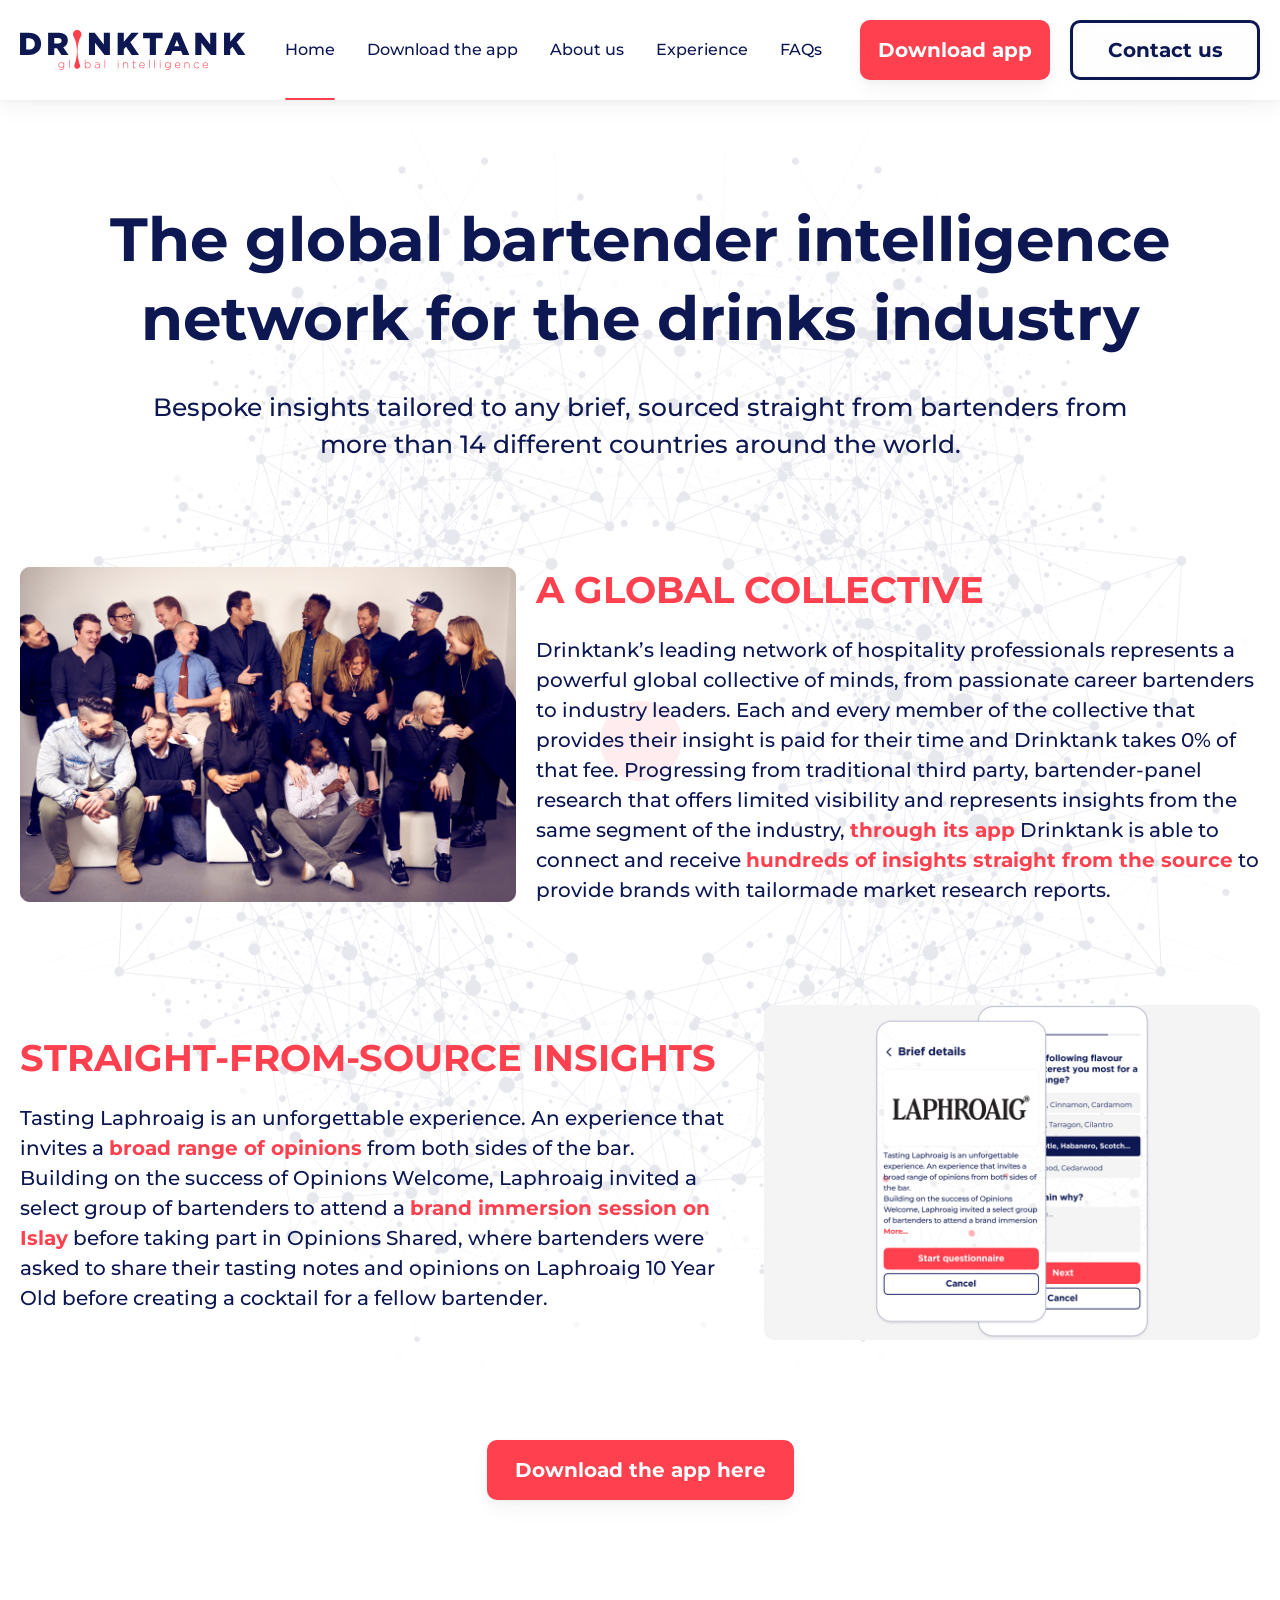
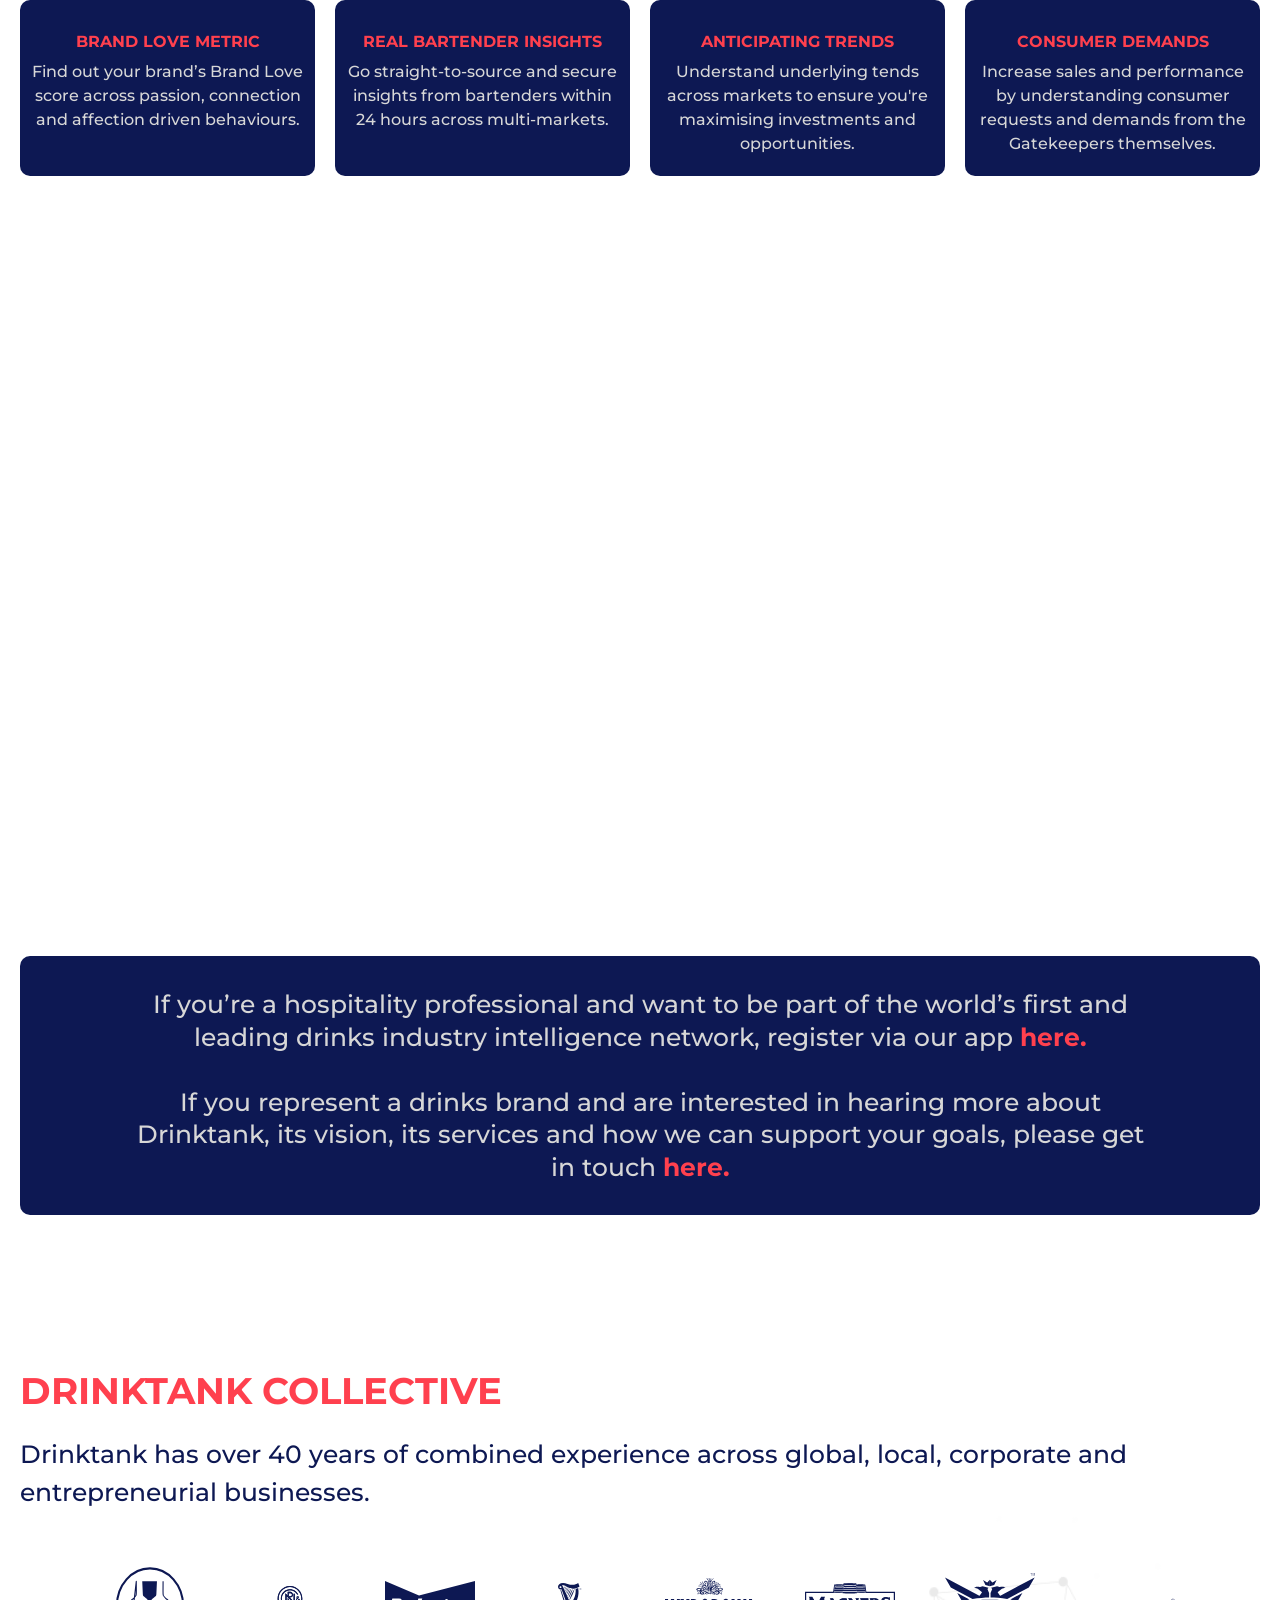
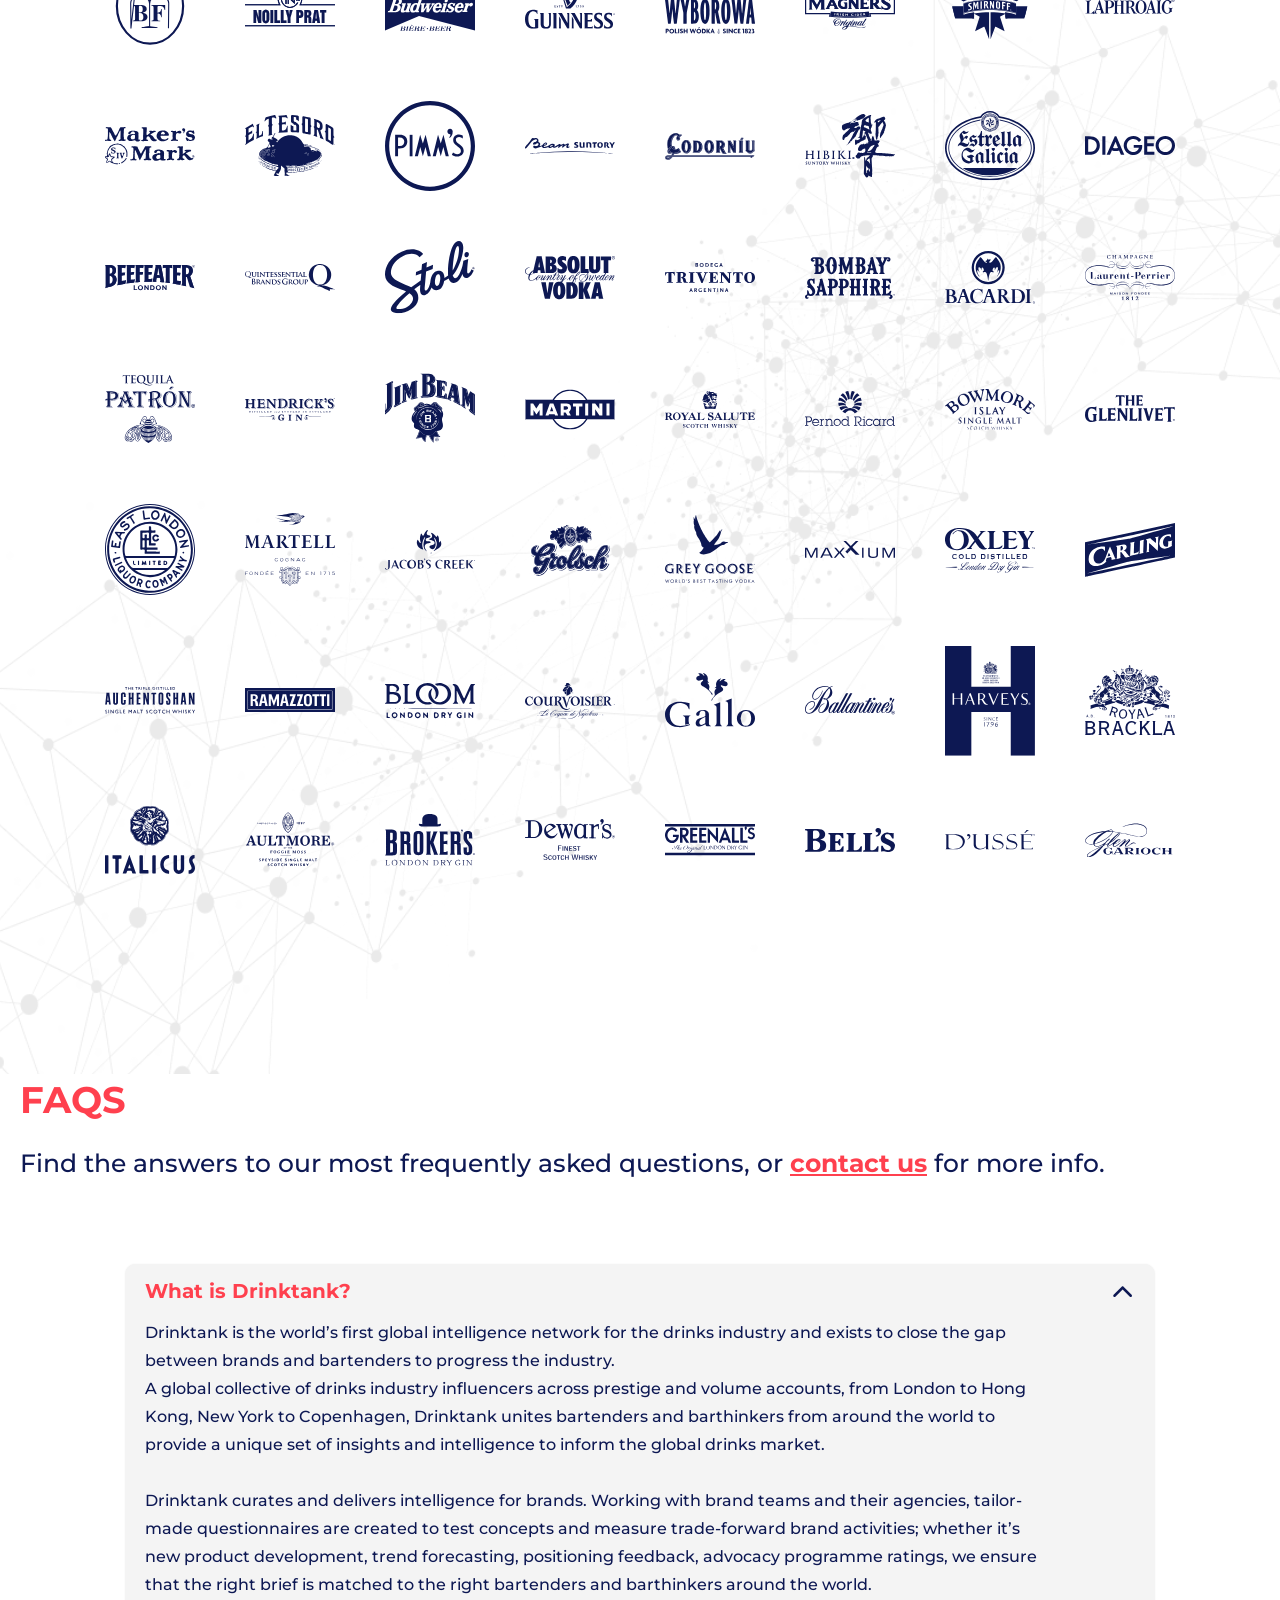
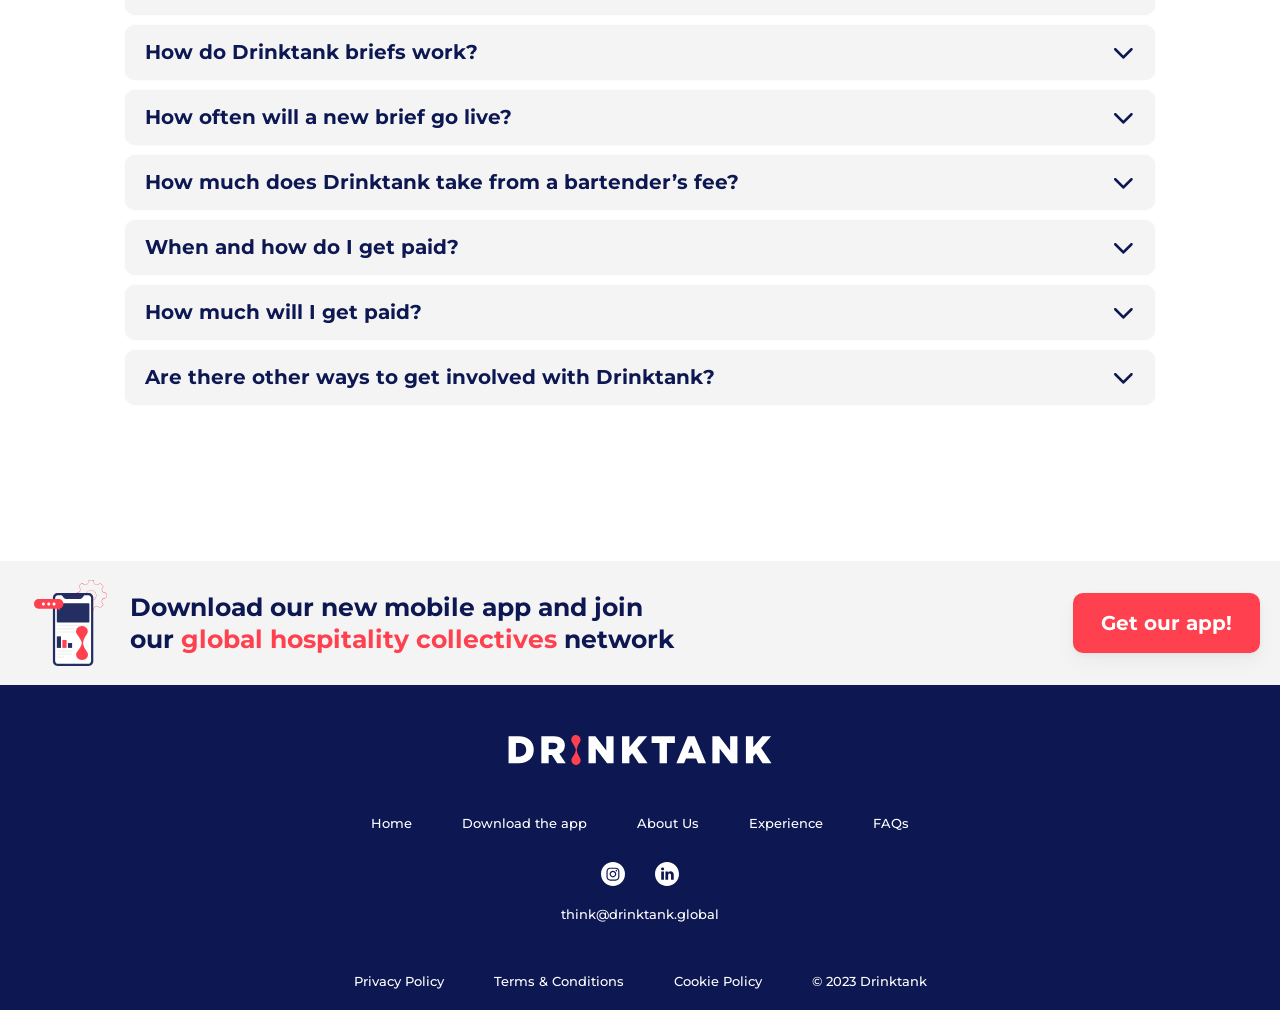
==== index.html @ 45f11e49 "init" ====
<!DOCTYPE html>
<html lang="en">

<head>
  <meta charset="UTF-8">
  <meta http-equiv="X-UA-Compatible" content="IE=edge">
  <meta name="viewport" content="width=device-width, initial-scale=1.0">
  <title>Drinktank</title>
  <link rel="stylesheet" href="https://cdn.jsdelivr.net/npm/swiper@8/swiper-bundle.min.css" />
  <link rel="stylesheet" href="./css/style.min.css">
</head>

<body>
  <!-- Header -->
  <header class="header">
    <nav>
      <div class="container">
        <div class="navbar">
          <a class="navbar__logo" href="/">
            <img src="./img/Primary_logo.svg" alt="Drinktank logo">
          </a>

          <ul class="menu">
            <div class="menu__logo menu-mobile">
              <img src="./img/Primary_logo.svg" alt="Drinktank logo">
            </div>

            <li class="menu__item">
              <a href="#href-main" class="menu__item-link active">Home</a>
            </li>

            <li class="menu__item">
              <a href="#href-info" class="menu__item-link">Download the app</a>
            </li>

            <li class="menu__item">
              <a href="#href-about" class="menu__item-link">About us</a>
            </li>

            <li class="menu__item">
              <a href="#href-experience" class="menu__item-link">Experience</a>
            </li>

            <li class="menu__item">
              <a href="#href-faq" class="menu__item-link">FAQs</a>
            </li>

            <div class="menu__social menu-mobile">
              <div class="menu__social-block">
                <a href="https://www.instagram.com/drinktank.global/" target="_blank">
                  <img src="./img/instagram.svg" alt="Instagram">
                </a>

                <a href="https://www.linkedin.com/company/drinktank-global/" target="_blank">
                  <img src="./img/linkedin.svg" alt="LinkedIn">
                </a>
              </div>

              <a class="menu__social-email" href="mailto:think@drinktank.global?subject = website enquiry">
                think@drinktank.global
              </a>
            </div>

            <div class="menu__links menu-mobile">
              <a href="privacy-policy.html">Privacy Policy</a>
              <a href="cookie-policy.html">Cookie Policy</a>
              <a href="terms-and-conditions.html">Terms & Conditions</a>
              <span>© 2023 Drinktank</span>
            </div>
          </ul>

          <div class="navbar__buttons">
            <button class="navbar__button button modal__btn">
              Download app
            </button>

            <a class="navbar__button button button-outline"
              href="mailto:think@drinktank.global?subject = website enquiry">Contact us</a>
          </div>

          <div class="burger">
            <span> </span>
          </div>
        </div>
      </div>
    </nav>
  </header>

  <!-- Main Page -->
  <main id="href-main">
    <img class="main__img" src="./img/illustration1.png" alt="">

    <section class="section__hero">
      <div class="container">
        <div class="hero">
          <h1 class="hero__title">The global bartender intelligence
            network for the drinks industry</h1>

          <p class="hero__text">Bespoke insights tailored to any brief, sourced straight from bartenders
            from more than 14 different countries around the world.</p>
        </div>
      </div>
    </section>

    <section class="section__info">
      <div class="section__info-href" id="href-info"></div>

      <div class="container">
        <div class="info">
          <div class="info__block">
            <img src="./img/info1.png" alt="img">

            <div>
              <h2 class="title">A Global Collective</h2>

              <p class="info__block-text">Drinktank’s leading network of hospitality professionals represents a powerful
                global collective of minds, from passionate career bartenders to industry leaders. Each and every member
                of
                the collective that provides their insight is paid for their time and Drinktank takes 0% of that fee.
                Progressing from traditional third party, bartender-panel research that offers limited visibility and
                represents insights from the same segment of the industry, <span>through its app</span> Drinktank is
                able to
                connect and receive <span>hundreds of insights
                  straight from the source</span> to provide brands with tailormade market research reports.</p>
            </div>
          </div>

          <div class="info__block info__block-reverse">
            <div>
              <h2 class="title">Straight-from-source insights</h2>

              <!-- <p class="info__block-text">Drinktank has a vision of progressive collaboration between bartenders and brands,
            where a bartender’s expertise and insights are respected and paid for and brands reduce risk and increase
            engagement and return. From developing brand programmes, new products, advocacy campaigns and
            collaborations, Drinktank provides real-time, <span>direct from source insights to maximise ROI.</span> For
            hospitality professionals looking to get access to briefs, <span>register via our app;</span> please note
            each registration requires information to be provided to approve the request.</p> -->
              <p class="info__block-text">Tasting Laphroaig is an unforgettable experience. An experience that invites a
                <span>broad range of opinions</span> from both sides of the bar. <br>
                Building on the success of Opinions Welcome, Laphroaig invited a select group of bartenders to attend a
                <span>brand immersion session on Islay</span> before taking part in Opinions Shared, where bartenders
                were
                asked to share their tasting notes and opinions on Laphroaig 10 Year Old before creating a cocktail for
                a
                fellow bartender.
              </p>
            </div>

            <img src="./img/info2.png" alt="img">
          </div>

          <button class="info__button button modal__btn">Download the app here</button>
        </div>
      </div>
    </section>

    <section class="section__about">
      <div class="section__about-href" id="href-about"></div>

      <div class="container">
        <div class="about">
          <div class="swiper">
            <div class="swiper-wrapper">
              <div class="swiper-slide">
                <h6 class="swiper-slide-title">brand love metric</h6>
                <p class="swiper-slide-text">Find out your brand’s Brand Love score across passion, connection and
                  affection
                  driven behaviours.</p>
              </div>

              <div class="swiper-slide">
                <h6 class="swiper-slide-title">real bartender insights</h6>
                <p class="swiper-slide-text">Go straight-to-source and secure insights from bartenders within 24 hours
                  across multi-markets.</p>
              </div>

              <div class="swiper-slide">
                <h6 class="swiper-slide-title">anticipating trends</h6>
                <p class="swiper-slide-text">Understand underlying tends across markets to ensure you're maximising
                  investments and opportunities.</p>
              </div>

              <div class="swiper-slide">
                <h6 class="swiper-slide-title">consumer demands</h6>
                <p class="swiper-slide-text">Increase sales and performance by understanding consumer requests and
                  demands
                  from the Gatekeepers themselves.</p>
              </div>
            </div>

            <div class="swiper-pagination"></div>
          </div>

          <div class="about__video">
            <iframe
              src="https://player.vimeo.com/video/252667167?h=0044894964&amp;title=0&amp;byline=0&amp;portrait=0&amp;playsinline=0&amp;autopause=0&amp;app_id=122963"
              width="100%" height="100%" frameborder="0" allow="autoplay; fullscreen; picture-in-picture"
              title="Drinktank: 2 minute introduction"></iframe>
          </div>

          <div class="about__block">
            <p>If you’re a hospitality professional and want to be part of the world’s first and leading drinks industry
              intelligence network, register via our app <a class="modal__btn" href="">here.</a>
              <br><br>
              If you represent a drinks brand and are interested in hearing more about Drinktank, its vision, its
              services
              and how we can support your goals, please get in touch <a
                href="mailto:think@drinktank.global?subject = website enquiry">here.</a>
            </p>
          </div>
        </div>
      </div>
    </section>

    <section class="section__experience">
      <div class="section__experience-href" id="href-experience"></div>

      <div class="container">
        <div class="experience">
          <h2 class="title">Drinktank collective</h2>
          <p class="experience__text">Drinktank has over 40 years of combined experience across global, local, corporate
            and
            entrepreneurial businesses.</p>

          <div class="grid">
            <img src="./img/icons/1.svg" alt="img" loading="lazy">
            <img src="./img/icons/2.svg" alt="img" loading="lazy">
            <img src="./img/icons/3.svg" alt="img" loading="lazy">
            <img src="./img/icons/4.svg" alt="img" loading="lazy">
            <img src="./img/icons/5.svg" alt="img" loading="lazy">
            <img src="./img/icons/6.svg" alt="img" loading="lazy">
            <img src="./img/icons/7.svg" alt="img" loading="lazy">
            <img src="./img/icons/8.svg" alt="img" loading="lazy">
            <img src="./img/icons/9.svg" alt="img" loading="lazy">
            <img src="./img/icons/10.svg" alt="img" loading="lazy">
            <img src="./img/icons/11.svg" alt="img" loading="lazy">
            <img src="./img/icons/12.svg" alt="img" loading="lazy">
            <img src="./img/icons/13.svg" alt="img" loading="lazy">
            <img src="./img/icons/14.svg" alt="img" loading="lazy">
            <img src="./img/icons/15.svg" alt="img" loading="lazy">
            <img src="./img/icons/16.svg" alt="img" loading="lazy">
            <img src="./img/icons/17.svg" alt="img" loading="lazy">
            <img src="./img/icons/18.svg" alt="img" loading="lazy">
            <img src="./img/icons/19.svg" alt="img" loading="lazy">
            <img src="./img/icons/20.svg" alt="img" loading="lazy">
            <img src="./img/icons/21.svg" alt="img" loading="lazy">
            <img src="./img/icons/22.svg" alt="img" loading="lazy">
            <img src="./img/icons/23.svg" alt="img" loading="lazy">
            <img src="./img/icons/24.svg" alt="img" loading="lazy">
            <img src="./img/icons/25.svg" alt="img" loading="lazy">
            <img src="./img/icons/26.svg" alt="img" loading="lazy">
            <img src="./img/icons/27.svg" alt="img" loading="lazy">
            <img src="./img/icons/28.svg" alt="img" loading="lazy">
            <img src="./img/icons/29.svg" alt="img" loading="lazy">
            <img src="./img/icons/30.svg" alt="img" loading="lazy">
            <img src="./img/icons/31.svg" alt="img" loading="lazy">
            <img src="./img/icons/32.svg" alt="img" loading="lazy">
            <img src="./img/icons/33.svg" alt="img" loading="lazy">
            <img src="./img/icons/34.svg" alt="img" loading="lazy">
            <img src="./img/icons/35.svg" alt="img" loading="lazy">
            <img src="./img/icons/36.svg" alt="img" loading="lazy">
            <img src="./img/icons/37.svg" alt="img" loading="lazy">
            <img src="./img/icons/38.svg" alt="img" loading="lazy">
            <img src="./img/icons/39.svg" alt="img" loading="lazy">
            <img src="./img/icons/40.svg" alt="img" loading="lazy">
            <img src="./img/icons/41.svg" alt="img" loading="lazy">
            <img src="./img/icons/42.svg" alt="img" loading="lazy">
            <img src="./img/icons/43.svg" alt="img" loading="lazy">
            <img src="./img/icons/44.svg" alt="img" loading="lazy">
            <img src="./img/icons/45.svg" alt="img" loading="lazy">
            <img src="./img/icons/46.svg" alt="img" loading="lazy">
            <img src="./img/icons/47.svg" alt="img" loading="lazy">
            <img src="./img/icons/48.svg" alt="img" loading="lazy">
            <img src="./img/icons/49.svg" alt="img" loading="lazy">
            <img src="./img/icons/50.svg" alt="img" loading="lazy">
            <img src="./img/icons/51.svg" alt="img" loading="lazy">
            <img src="./img/icons/52.svg" alt="img" loading="lazy">
            <img src="./img/icons/53.svg" alt="img" loading="lazy">
            <img src="./img/icons/54.svg" alt="img" loading="lazy">
            <img src="./img/icons/55.svg" alt="img" loading="lazy">
            <img src="./img/icons/56.svg" alt="img" loading="lazy">
          </div>
        </div>
      </div>

      <img class="experience__img" src="./img/illustration2.png" alt="">
    </section>

    <section class="section__faq">
      <div class="section__faq-href" id="href-faq"></div>

      <div class="container">
        <div class="faq">
          <h2 class="title">FAQs</h2>
          <p class="faq__text">Find the answers to our most frequently asked questions, or <a
              href="mailto:think@drinktank.global?subject = website enquiry">contact us</a> for
            more info.</p>

          <div class="accordion">
            <div class="accordion__item accordion__item-active">
              <div class="accordion__item-trigger">
                <h4>What is Drinktank?</h4>
                <img src="./img/arrow.svg" alt="img">
              </div>

              <div class="accordion__item-content">
                <p>
                  Drinktank is the world’s first global intelligence network for the drinks industry and exists to close
                  the gap between brands and bartenders to progress the industry.<br>
                  A global collective of drinks industry influencers across prestige and volume accounts, from London to
                  Hong Kong, New York to Copenhagen, Drinktank unites bartenders and barthinkers from around the world
                  to
                  provide a unique set of insights and intelligence to inform the global drinks market.
                  <br><br>
                  Drinktank curates and delivers intelligence for brands. Working with brand teams and their agencies,
                  tailor-made questionnaires are created to test concepts and measure trade-forward brand activities;
                  whether it’s new product development, trend forecasting, positioning feedback, advocacy programme
                  ratings,
                  we ensure that the right brief is matched to the right bartenders and barthinkers around the world.
                </p>
              </div>
            </div>

            <div class="accordion__item">
              <div class="accordion__item-trigger">
                <h4>How do Drinktank briefs work?</h4>
                <img src="./img/arrow.svg" alt="img">
              </div>

              <div class="accordion__item-content">
                <p>
                  Drinktank develops tailormade questionnaires, closing the gap between brands and bartenders. <br>
                  Brief overviews explain the theme and criteria of upcoming questionnaires that will be going live on
                  our
                  app. In the app, you can opt in to take part in a brief based on your location, role and interest in
                  the
                  subject or brand. <br>
                  You will then be selected by Drinktank to take part. Once you’ve completed the questionnaire you will
                  submit an invoice via the payments function. Once this is complete, you will receive payment for your
                  time
                  and insights. <br>
                  The Drinktank app simplifies the process, and you will receive notifications at every step to ensure
                  you’re guided through from start to finish - from opt-in to payment!
                </p>
              </div>
            </div>

            <div class="accordion__item">
              <div class="accordion__item-trigger">
                <h4>How often will a new brief go live?</h4>
                <img src="./img/arrow.svg" alt="img">
              </div>

              <div class="accordion__item-content">
                <p>
                  There isn’t a set number of briefs that go live, it is based on when brands are ready to request
                  insights
                  on a project or brand. We believe your experience and insights are invaluable to our industry, which
                  is
                  why we pay for your time and we want to make this standard industry-wide.
                </p>
              </div>
            </div>

            <div class="accordion__item">
              <div class="accordion__item-trigger">
                <h4>How much does Drinktank take from a bartender’s fee?</h4>
                <img src="./img/arrow.svg" alt="img">
              </div>

              <div class="accordion__item-content">
                <p>
                  Drinktank makes zero profit from bartender fees, bartenders receive 100% of their fee. Drinktank
                  charges a
                  separate amount for the management and analysis of the insights – so bartenders are paid for their
                  time
                  and we are paid for our time. Easy.
                </p>
              </div>
            </div>

            <div class="accordion__item">
              <div class="accordion__item-trigger">
                <h4>When and how do I get paid?</h4>
                <img src="./img/arrow.svg" alt="img">
              </div>

              <div class="accordion__item-content">
                <p>
                  Once you have successfully completed a questionnaire, head to ‘payments’. Here, you will submit an
                  invoice
                  including your home address and full bank account information. Once this has been submitted, you will
                  be
                  paid automatically via Stripe. <br>
                  If you have completed a questionnaire, but not uploaded your invoice, you will receive a push
                  notification
                  as a reminder. <br>
                  If you have any questions or issues uploading an invoice, please contact think@drinktank.global.
                </p>
              </div>
            </div>

            <div class="accordion__item">
              <div class="accordion__item-trigger">
                <h4>How much will I get paid?</h4>
                <img src="./img/arrow.svg" alt="img">
              </div>

              <div class="accordion__item-content">
                <p>
                  We pay bartenders based on their time and the average day rate of their role as polled by over 1,000
                  bartenders worldwide.
                </p>
              </div>
            </div>

            <div class="accordion__item">
              <div class="accordion__item-trigger">
                <h4>Are there other ways to get involved with Drinktank?</h4>
                <img src="./img/arrow.svg" alt="img">
              </div>

              <div class="accordion__item-content">
                <p>
                  Please follow Drinktank on Instagram for regular updates on upcoming briefs and activities.
                  Alternatively,
                  contact think@drinktank.global for more info on how to get involved.
                </p>
              </div>
            </div>
          </div>
        </div>
      </div>
    </section>

    <section class="section__banner">
      <div class="container">
        <div class="banner">
          <img src="./img/download.svg" alt="img">

          <h3 class="banner__text">Download our new mobile app and join
            our <span>global hospitality collectives</span> network</h3>

          <button class="banner__button button modal__btn">
            Get our app!
          </button>
        </div>
      </div>
    </section>
  </main>

  <!-- Footer -->
  <footer>
    <div class="container">
      <div class="footer">
        <a class="footer__logo" href="/">
          <img src="./img/Secondary_logo.svg" alt="Drinktank logo">
        </a>

        <div class="footer__links footer__links-top">
          <a href="#href-main">Home</a>
          <a href="#href-info">Download the app</a>
          <a href="#href-about">About Us</a>
          <a href="#href-experience">Experience</a>
          <a href="#href-faq">FAQs</a>
        </div>

        <div class="footer__social">
          <div class="footer__social-block">
            <a href="https://www.instagram.com/drinktank.global/" target="_blank">
              <img src="./img/instagram-white.svg" alt="Instagram">
            </a>

            <a href="https://www.linkedin.com/company/drinktank-global/" target="_blank">
              <img src="./img/linkedin-white.svg" alt="LinkedIn">
            </a>
          </div>

          <a class="footer__social-email" href="mailto:think@drinktank.global?subject = website enquiry">
            think@drinktank.global
          </a>
        </div>

        <div class="footer__links footer__links-bottom">
          <a href="privacy-policy.html">Privacy Policy</a>
          <a href="terms-and-conditions.html">Terms & Conditions</a>
          <a href="cookie-policy.html">Cookie Policy</a>
          <span>© 2023 Drinktank</span>
        </div>
      </div>
    </div>
  </footer>

  <!-- Modal -->
  <div class="modal__wrapper">
    <div class="modal">
      <h3 class="modal__title">Download our app!</h3>

      <div class="modal__buttons">
        <a class="modal__button" href="https://apps.apple.com/us/app/drinktank/id1666864366" target="_blank"
          rel="noreferrer">
          <img src="./img/appstore.svg" alt="App Store">
        </a>

        <a class="modal__button" href="https://play.google.com/store/apps/details?id=com.drinktankglobal.DrinkTank"
          target="_blank" rel="noreferrer">
          <img src="./img/playmarket.svg" alt="Play Market">
        </a>
      </div>
    </div>
  </div>
</body>

<script src="https://cdn.jsdelivr.net/npm/swiper@8/swiper-bundle.min.js"></script>
<script src="./js/scripts.min.js"></script>

</html>
---- css/style.min.css ----
@font-face{font-family:Montserrat;src:url(../fonts/Montserrat-Medium.ttf) format("truetype");font-weight:500;font-display:swap}@font-face{font-family:Montserrat;src:url(../fonts/Montserrat-SemiBold.ttf) format("truetype");font-weight:600;font-display:swap}@font-face{font-family:Montserrat;src:url(../fonts/Montserrat-Bold.ttf) format("truetype");font-weight:700;font-display:swap}*,:after,:before{-webkit-box-sizing:border-box;box-sizing:border-box;padding:0;margin:0;border:0}aside,footer,header,nav,section{display:block}body,html{scroll-behavior:smooth}body{line-height:1;-ms-text-size-adjust:100%;-moz-text-size-adjust:100%;-webkit-text-size-adjust:100%}input::-ms-clear{display:none}button{cursor:pointer}button::-moz-focus-inner{padding:0;border:0}a,a:visited{text-decoration:none}a:hover{text-decoration:none}ul li{list-style:none}img{vertical-align:top}h1,h2,h3,h4,h5,h6{font-weight:inherit;font-size:inherit}.container{max-width:1272px;width:100%;margin:0 auto;padding:0 16px}body{overflow-x:hidden;font-family:Montserrat,sans-serif;font-size:16px;line-height:24px;font-weight:500;background:#fff;color:#0d1853}body.locked{overflow:hidden}main{position:relative;padding-top:100px}main .main__img{position:absolute;top:100px;width:100%;z-index:-1}.button{font-family:Montserrat,sans-serif;font-weight:700;font-size:20px;line-height:26px;text-align:center;padding:17px 28px;background:#ff404e;color:#fff;-webkit-box-shadow:0 10px 20px rgba(0,0,0,.04),0 2px 6px rgba(0,0,0,.04),0 0 1px rgba(0,0,0,.04);box-shadow:0 10px 20px rgba(0,0,0,.04),0 2px 6px rgba(0,0,0,.04),0 0 1px rgba(0,0,0,.04);border-radius:10px;-webkit-transition:.3s all ease;-o-transition:.3s all ease;transition:.3s all ease}.button:hover{background:#f4333f}.button-outline{background:0 0;outline:3px solid #0d1853;outline-offset:-3px;color:#0d1853;-webkit-box-shadow:none;box-shadow:none;-webkit-filter:drop-shadow(0 10px 20px rgba(0, 0, 0, .04)) drop-shadow(0 2px 6px rgba(0, 0, 0, .04)) drop-shadow(0 0 1px rgba(0, 0, 0, .04));filter:drop-shadow(0 10px 20px rgba(0, 0, 0, .04)) drop-shadow(0 2px 6px rgba(0, 0, 0, .04)) drop-shadow(0 0 1px rgba(0, 0, 0, .04))}.button-outline:hover{background:rgba(25,118,210,.04);outline-color:#0a1343;color:#0a1343}.title{font-weight:700;font-size:37px;line-height:51px;text-transform:uppercase;color:#ff404e;margin-bottom:20px}@-webkit-keyframes fade{0%{opacity:0}100%{opacity:1}}@keyframes fade{0%{opacity:0}100%{opacity:1}}.page-wrapper{padding-top:100px;padding-bottom:50px}.page-wrapper .page-block{padding-bottom:50px}.page-wrapper h1{font-weight:700;font-size:39px;line-height:130%;text-transform:uppercase;margin-bottom:30px}.page-wrapper h2{font-weight:700;font-size:25px;line-height:130%;text-transform:uppercase;margin-bottom:20px}.page-wrapper p{font-weight:500;font-size:16px;line-height:150%}.page-wrapper p span{font-weight:700}.page-wrapper ul{padding-left:28px}.page-wrapper ul li{list-style:disc}.page-wrapper ol{padding-left:28px}.page-wrapper ol li{list-style:auto}.header{position:fixed;top:0;left:0;width:100%;background:#fff;-webkit-box-shadow:0 10px 20px rgba(0,0,0,.04),0 2px 6px rgba(0,0,0,.04),0 0 1px rgba(0,0,0,.04);box-shadow:0 10px 20px rgba(0,0,0,.04),0 2px 6px rgba(0,0,0,.04),0 0 1px rgba(0,0,0,.04);z-index:1003}.navbar{width:100%;display:-webkit-box;display:-ms-flexbox;display:flex;-webkit-box-pack:justify;-ms-flex-pack:justify;justify-content:space-between;-webkit-box-align:center;-ms-flex-align:center;align-items:center;gap:24px}.navbar__logo{display:block;width:100%;max-width:226px}.navbar__logo img{width:100%;max-width:100%}.menu{height:100px;display:-webkit-box;display:-ms-flexbox;display:flex;-webkit-box-align:center;-ms-flex-align:center;align-items:center;gap:32px;-ms-flex-negative:0;flex-shrink:0}.menu.menu-subpage{margin-left:auto;margin-right:24px}.menu__item{position:relative;height:100%;display:-webkit-box;display:-ms-flexbox;display:flex;-webkit-box-align:center;-ms-flex-align:center;align-items:center}.menu__item-link{display:inline-block;color:#0d1853;line-height:38px;-webkit-transition:.3s all ease;-o-transition:.3s all ease;transition:.3s all ease}.menu__item-link.active::before{content:"";position:absolute;bottom:0;left:0;width:100%;height:2px;border-radius:2px;background-color:#ff404e}.menu__item-link:hover{color:#0a1343}.menu-mobile{display:none}.menu__logo{margin-bottom:16px}.menu__social{margin-top:26px;-webkit-box-orient:vertical;-webkit-box-direction:normal;-ms-flex-direction:column;flex-direction:column;-webkit-box-align:center;-ms-flex-align:center;align-items:center;gap:20px}.menu__social-block{display:-webkit-box;display:-ms-flexbox;display:flex;gap:30px}.menu__social-email{font-size:13px;line-height:17px;color:#0d1853}.menu__links{-webkit-box-pack:justify;-ms-flex-pack:justify;justify-content:space-between;-ms-flex-wrap:wrap;flex-wrap:wrap;gap:16px;width:100%;padding:48px 16px 0;margin-top:auto}.menu__links>*{width:40%;color:#0d1853}.navbar__buttons{display:-webkit-box;display:-ms-flexbox;display:flex;gap:20px;padding:20px 0}.navbar__button{padding:17px;width:190px}.burger{display:none;cursor:pointer}.hero{text-align:center;width:100%;max-width:1075px;margin:0 auto;padding:100px 0}.hero__title{font-weight:700;font-size:61px;line-height:130%;margin-bottom:30px}.hero__text{font-size:25px;line-height:150%;padding:0 15px}.section__info{position:relative}.section__info-href{position:absolute;top:-110px}.info{padding-bottom:100px}.info__block{width:100%;display:-webkit-box;display:-ms-flexbox;display:flex;-webkit-box-align:center;-ms-flex-align:center;align-items:center;gap:20px;padding-bottom:100px}.info__block img{width:100%;max-width:40%}.info__block-text{font-size:20px;line-height:150%}.info__block-text span{color:#ff404e;font-weight:700}.info__button{display:block;margin:0 auto}.section__about{position:relative}.section__about-href{position:absolute;top:-110px}.about{padding-bottom:150px;text-align:center}.about__video{width:100%;height:700px;margin:40px 0}.about__block{background-color:#0d1853;color:#d7d7d7;border-radius:10px;padding:32px 105px}.about__block p{font-size:25px;line-height:130%}.about__block p a{color:#ff404e;font-weight:700}.swiper{width:100%;margin:0 0 16px}.swiper-slide{padding:32px 12px 20px;background-color:#0d1853;color:#d7d7d7;border-radius:10px;height:auto!important}.swiper-slide-title{font-weight:700;font-size:16px;line-height:130%;text-transform:uppercase;color:#ff404e;margin-bottom:8px}.swiper-pagination{bottom:-6px!important}.swiper-pagination-bullet{height:2px!important;width:82px!important;border-radius:2px!important;margin:0 2px!important;opacity:1!important;background-color:#0d1853!important}.swiper-pagination-bullet-active{background-color:#ff404e!important}.section__experience{position:relative;overflow:hidden}.section__experience-href{position:absolute;top:-110px}.experience{padding-bottom:200px}.experience__title{margin-bottom:20px}.experience__text{font-size:25px;line-height:150%;margin-bottom:50px}.grid{width:100%;max-width:1100px;padding:0 15px;margin:0 auto;display:grid;place-items:center;grid-template-columns:repeat(8,calc(12.5% - 43.75px));gap:50px}.grid img{width:100%;max-width:100%}.experience__img{position:absolute;top:-13%;right:-19%;width:129%;z-index:-1}.section__faq{position:relative}.section__faq-href{position:absolute;top:-110px}.faq{padding-bottom:156px}.faq__text{font-size:25px;line-height:150%;margin-bottom:82px}.faq__text a{color:#ff404e;text-decoration:underline;font-weight:700;-webkit-transition:.3s all ease;-o-transition:.3s all ease;transition:.3s all ease}.faq__text a:hover{color:#f4333f}.accordion{width:100%;max-width:1030px;margin:0 auto;display:-webkit-box;display:-ms-flexbox;display:flex;-webkit-box-orient:vertical;-webkit-box-direction:normal;-ms-flex-direction:column;flex-direction:column;gap:10px}.accordion__item{background:#f4f4f4;-webkit-box-shadow:0 0 2px rgba(0,0,0,.06);box-shadow:0 0 2px rgba(0,0,0,.06);border-radius:10px}.accordion__item.accordion__item-active .accordion__item-trigger{color:#ff404e}.accordion__item.accordion__item-active .accordion__item-trigger img{-webkit-transform:rotate(-180deg);-ms-transform:rotate(-180deg);transform:rotate(-180deg)}.accordion__item.accordion__item-active .accordion__item-content{display:block}.accordion__item-trigger{display:-webkit-box;display:-ms-flexbox;display:flex;-webkit-box-align:center;-ms-flex-align:center;align-items:center;-webkit-box-pack:justify;-ms-flex-pack:justify;justify-content:space-between;gap:16px;position:relative;cursor:pointer;padding:10px 20px;font-size:20px;font-weight:700;line-height:175%;-webkit-transition:.3s all ease;-o-transition:.3s all ease;transition:.3s all ease}.accordion__item-trigger img{-webkit-transition:.3s all ease;-o-transition:.3s all ease;transition:.3s all ease}.accordion__item-content{display:none;padding:0 100px 16px 20px;line-height:175%}.section__banner{background-color:#f4f4f4}.banner{display:-webkit-box;display:-ms-flexbox;display:flex;-webkit-box-align:center;-ms-flex-align:center;align-items:center;gap:10px;padding:12px 0}.banner img{width:100%;max-width:100px}.banner__text{width:100%;max-width:550px;font-weight:700;font-size:25px;line-height:130%}.banner__text span{color:#ff404e}.banner__button{margin-left:auto}footer{background-color:#0d1853;color:#fff}.footer{text-align:center;padding:50px 16px 20px}.footer__links{display:-webkit-box;display:-ms-flexbox;display:flex;-webkit-box-pack:center;-ms-flex-pack:center;justify-content:center;-webkit-box-align:center;-ms-flex-align:center;align-items:center;gap:50px;font-size:13px;line-height:130%}.footer__links-top{margin:50px 0 30px}.footer__links a{color:#fff}.footer__social{margin-bottom:50px;display:-webkit-box;display:-ms-flexbox;display:flex;-webkit-box-orient:vertical;-webkit-box-direction:normal;-ms-flex-direction:column;flex-direction:column;-webkit-box-align:center;-ms-flex-align:center;align-items:center;gap:20px}.footer__social-block{display:-webkit-box;display:-ms-flexbox;display:flex;gap:30px}.footer__social-email{font-size:13px;line-height:17px;color:#fff}.modal__wrapper{position:fixed;inset:0;background:rgba(0,0,0,.5);-webkit-box-pack:center;-ms-flex-pack:center;justify-content:center;-webkit-box-align:center;-ms-flex-align:center;align-items:center;z-index:1005;display:none;-webkit-animation:fade .1s linear;animation:fade .1s linear}.modal{background:#fff;padding:64px 32px;border-radius:10px}.modal__title{font-size:31px;font-weight:700;line-height:40px;text-align:center}.modal__buttons{display:-webkit-box;display:-ms-flexbox;display:flex;gap:20px;margin-top:64px}.modal__button{width:190px;background:#0d1853;border-radius:10px;padding:10px;text-align:center;-webkit-transition:.3s all ease;-o-transition:.3s all ease;transition:.3s all ease}.modal__button:hover{background:#0a1343}@media (max-width:1199.98px){main{padding-top:96px}.page-wrapper{padding-top:50px}.navbar{gap:20px}.navbar__logo{max-width:190px}.menu{height:96px;gap:22px}.menu__item-link{font-size:14px}.navbar__buttons{gap:12px}.navbar__button{font-size:16px;padding:15px;width:155px}.hero{padding:80px 0}.hero__title{font-size:55px}.hero__text{font-size:22px}.info{padding-bottom:80px}.info__block{padding-bottom:80px}.info__block-text{font-size:18px}.about{padding-bottom:120px}.about__video{height:550px}.about__block p{font-size:22px}.swiper{padding-bottom:8px;margin:0 0 16px}.experience{padding-bottom:150px}.experience__text{font-size:22px}.faq{padding-bottom:120px}.faq__text{font-size:22px;margin-bottom:50px}}@media (max-width:991.98px){.container{max-width:970px}main{padding-top:86px}.title{font-size:32px;line-height:42px;margin-bottom:10px}.menu{position:fixed;background:#f4f4f4;left:0;top:86px;min-height:calc(100vh - 86px);width:100vw;gap:16px;overflow-y:scroll;-ms-overflow-style:none;scrollbar-width:none;display:none}.menu::-webkit-scrollbar{display:none}.menu.active{display:-webkit-box;display:-ms-flexbox;display:flex;-webkit-box-orient:vertical;-webkit-box-direction:normal;-ms-flex-direction:column;flex-direction:column;-webkit-box-align:center;-ms-flex-align:center;align-items:center;z-index:1000;pointer-events:all;padding:32px 16px;-webkit-animation:fade .15s linear;animation:fade .15s linear}.menu.menu-subpage{margin:0}.menu__item{height:auto}.menu__item-link{font-size:16px}.menu__item-link.active::before{display:none}.menu__item-link.active{color:#ff404e;font-weight:700}.menu-mobile{display:-webkit-box;display:-ms-flexbox;display:flex}.navbar__buttons{margin-left:auto;padding:15px 0}.burger{display:block;position:relative;width:24px;height:24.5px;padding:6px 3px;z-index:1001;cursor:pointer}.burger.active-burger:before{background:#ff404e;-webkit-transform:rotate(45deg);-ms-transform:rotate(45deg);transform:rotate(45deg);-webkit-transition:.3s all ease;-o-transition:.3s all ease;transition:.3s all ease;top:11px}.burger.active-burger:after{background:#ff404e;-webkit-transform:rotate(-45deg);-ms-transform:rotate(-45deg);transform:rotate(-45deg);bottom:11px;-webkit-transition:.3s all ease;-o-transition:.3s all ease;transition:.3s all ease}.burger.active-burger span{-webkit-transform:scale(0);-ms-transform:scale(0);transform:scale(0)}.burger:after,.burger:before{content:"";position:absolute;height:2px;width:18px;border-radius:2px;background:#0d1853;-webkit-transition:.3s all ease;-o-transition:.3s all ease;transition:.3s all ease}.burger:before{top:6px}.burger::after{bottom:6px}.burger span{position:absolute;top:11px;left:3px;width:18px;background:#0d1853;height:2px;border-radius:2px;-webkit-transform:scale(1);-ms-transform:scale(1);transform:scale(1);-webkit-transition:.3s all ease;-o-transition:.3s all ease;transition:.3s all ease}.hero{padding:60px 0}.info{padding-bottom:64px}.info__block{padding-bottom:60px}.info__block-text{font-size:16px}.about{padding-bottom:80px}.about__video{height:450px}.about__block{padding:24px 32px}.about__block p{font-size:20px}.swiper{margin:0 0 16px}.experience{padding-bottom:100px}.experience__text{margin-bottom:32px}.grid{gap:32px;grid-template-columns:repeat(8,calc(12.5% - 28px))}.accordion__item-trigger{padding:8px 16px}.accordion__item-content{padding:0 44px 16px 16px}.banner img{max-width:80px}.banner__text{font-size:20px;max-width:450px}}@media (max-width:767.98px){.container{max-width:740px}main{padding-top:60px}main .main__img{display:none}.navbar{height:60px}.navbar__logo{max-width:113px;line-height:0;padding:20px 0}.menu{top:60px;min-height:calc(100vh - 60px)}.navbar__buttons{display:none}.hero{padding:40px 0}.hero__title{font-size:40px;margin-bottom:16px}.hero__text{font-size:20px}.info__block{-webkit-box-orient:vertical;-webkit-box-direction:normal;-ms-flex-direction:column;flex-direction:column;gap:32px;padding-bottom:48px}.info__block-reverse{-webkit-box-orient:vertical;-webkit-box-direction:reverse;-ms-flex-direction:column-reverse;flex-direction:column-reverse}.info__block img{max-width:500px}.info__button{width:100%}.about{padding-bottom:64px}.about__video{height:400px;margin:20px 0}.about__block{padding:16px}.about__block p{font-size:16px}.swiper-pagination-bullet{width:calc(25% - 4px)!important}.experience__text{font-size:20px}.grid{gap:16px;grid-template-columns:repeat(8,calc(12.5% - 14px))}.experience__img{display:none}.faq{padding-bottom:98px}.faq__text{font-size:20px;margin-bottom:32px}.accordion__item-trigger{font-size:18px}.banner{-ms-flex-wrap:wrap;flex-wrap:wrap;padding:16px 0}.banner__text{max-width:calc(100% - 90px);font-size:20px}.banner__button{width:100%;margin-top:22px}.footer__links-top{-webkit-column-gap:32px;-moz-column-gap:32px;column-gap:32px;row-gap:8px;-ms-flex-wrap:wrap;flex-wrap:wrap}.footer__links-bottom{-webkit-box-pack:justify;-ms-flex-pack:justify;justify-content:space-between;-ms-flex-wrap:wrap;flex-wrap:wrap;gap:16px;width:100%;text-align:left}.footer__links-bottom>*{width:40%}.footer__social{margin-bottom:32px}}@media (max-width:479.98px){.container{max-width:none}.button{padding:11px 28px}.title{font-size:25px;line-height:32px}.page-wrapper{padding-top:32px}.page-wrapper .page-block{padding-bottom:32px}.page-wrapper h1{font-size:31px;margin-bottom:16px}.page-wrapper h2{font-size:20px;margin-bottom:8px}.menu__links>*{width:calc(50% - 8px)}.hero{padding:16px 0 32px}.hero__title{font-size:31px;line-height:150%}.hero__text{padding:0;font-size:16px;font-weight:600}.about__video{height:250px}.experience{padding-bottom:64px}.experience__text{font-size:16px}.grid{padding:0}.faq__text{font-size:16px;margin-bottom:16px}.accordion__item-trigger{font-size:16px}.accordion__item-content{line-height:150%}.banner__text{font-size:16px}.footer__links-bottom>*{width:calc(50% - 8px)}.modal{padding:32px 24px}.modal__title{font-size:26px;line-height:34px}.modal__buttons{margin-top:36px;-webkit-box-orient:vertical;-webkit-box-direction:normal;-ms-flex-direction:column;flex-direction:column;-webkit-box-align:center;-ms-flex-align:center;align-items:center}}
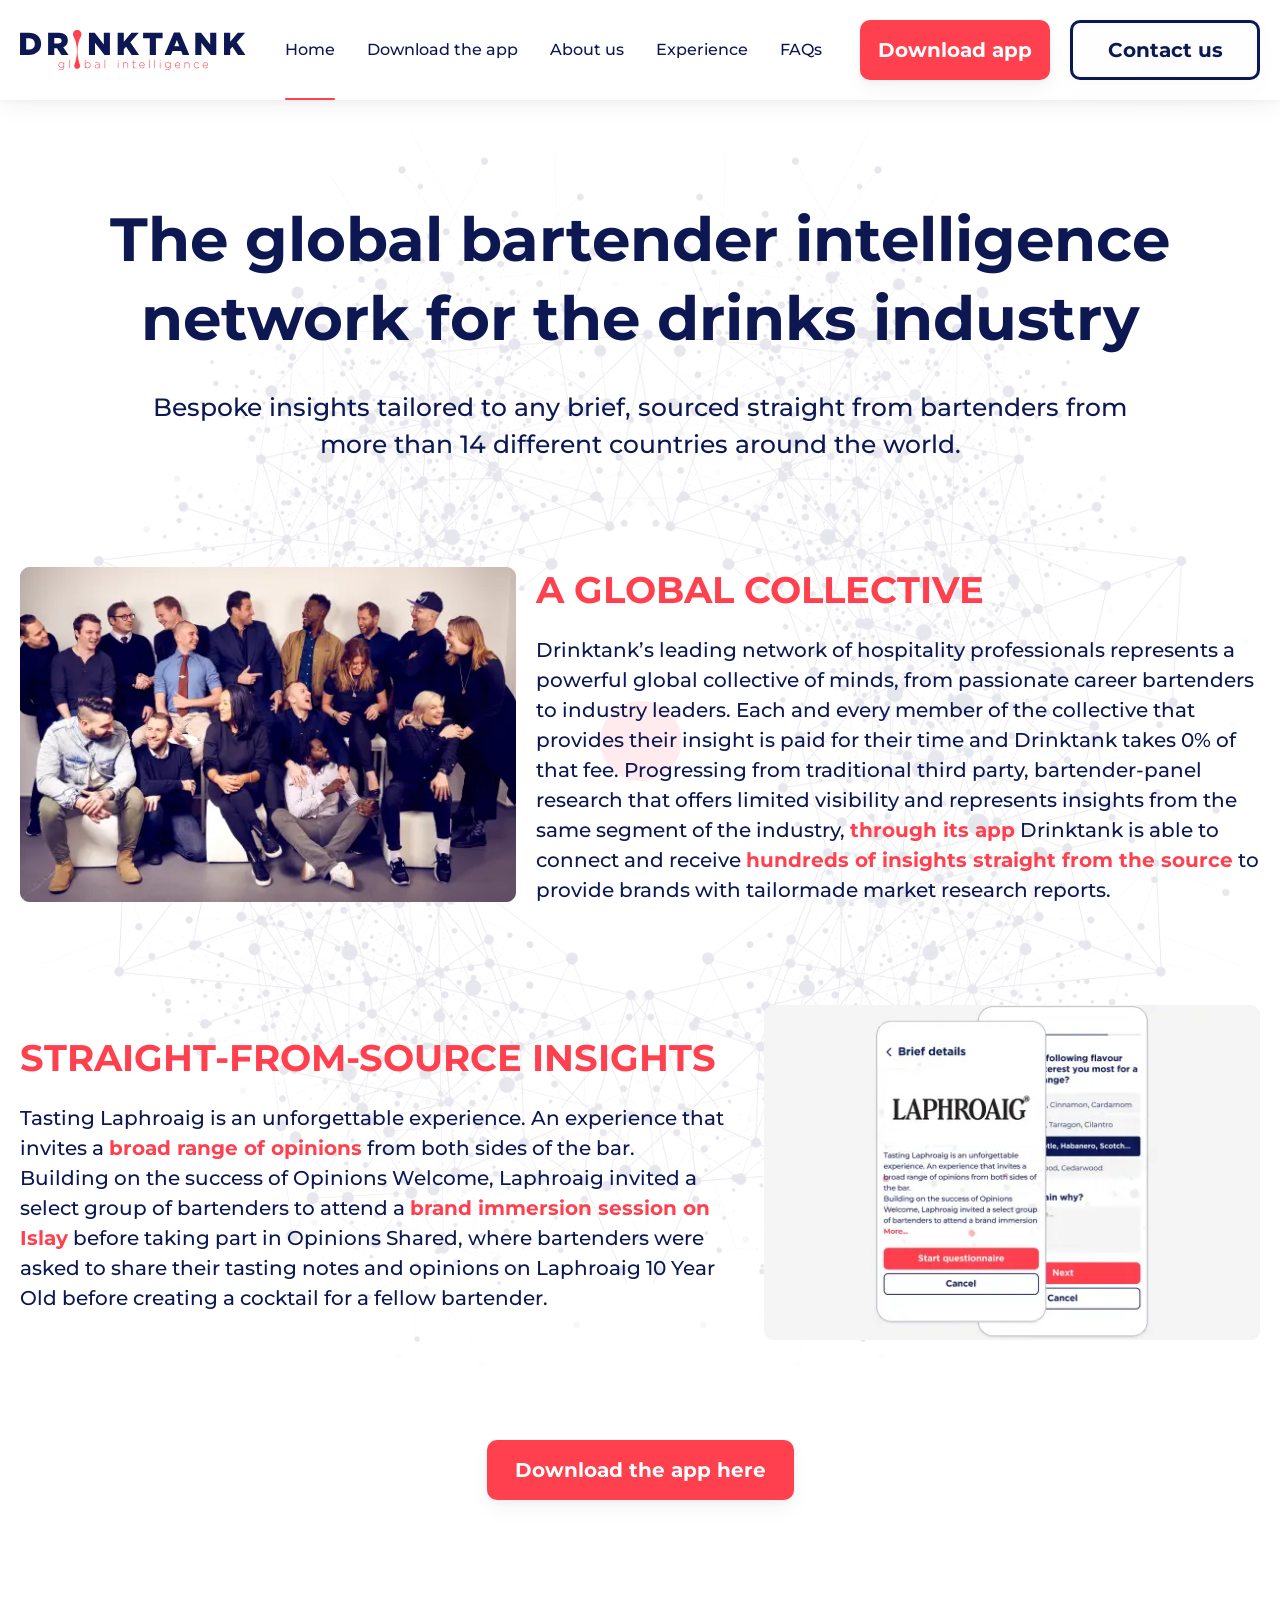
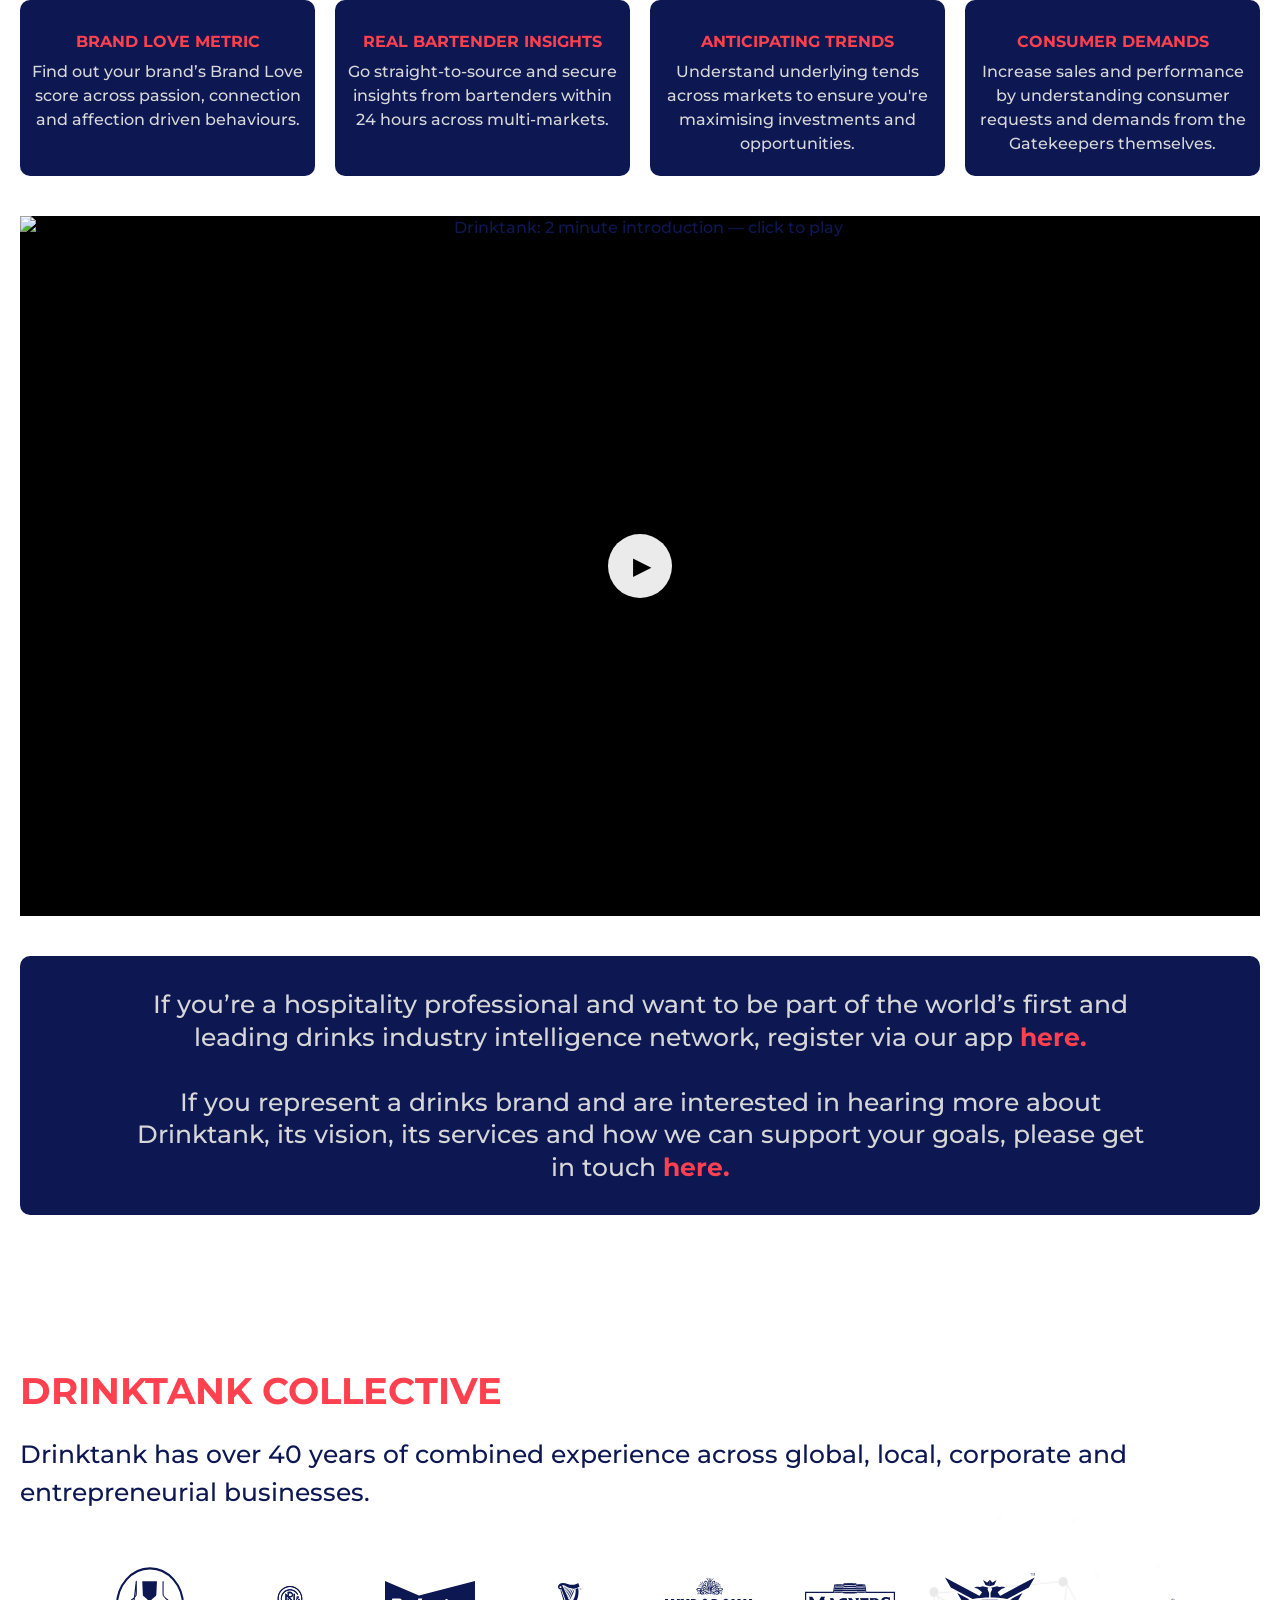
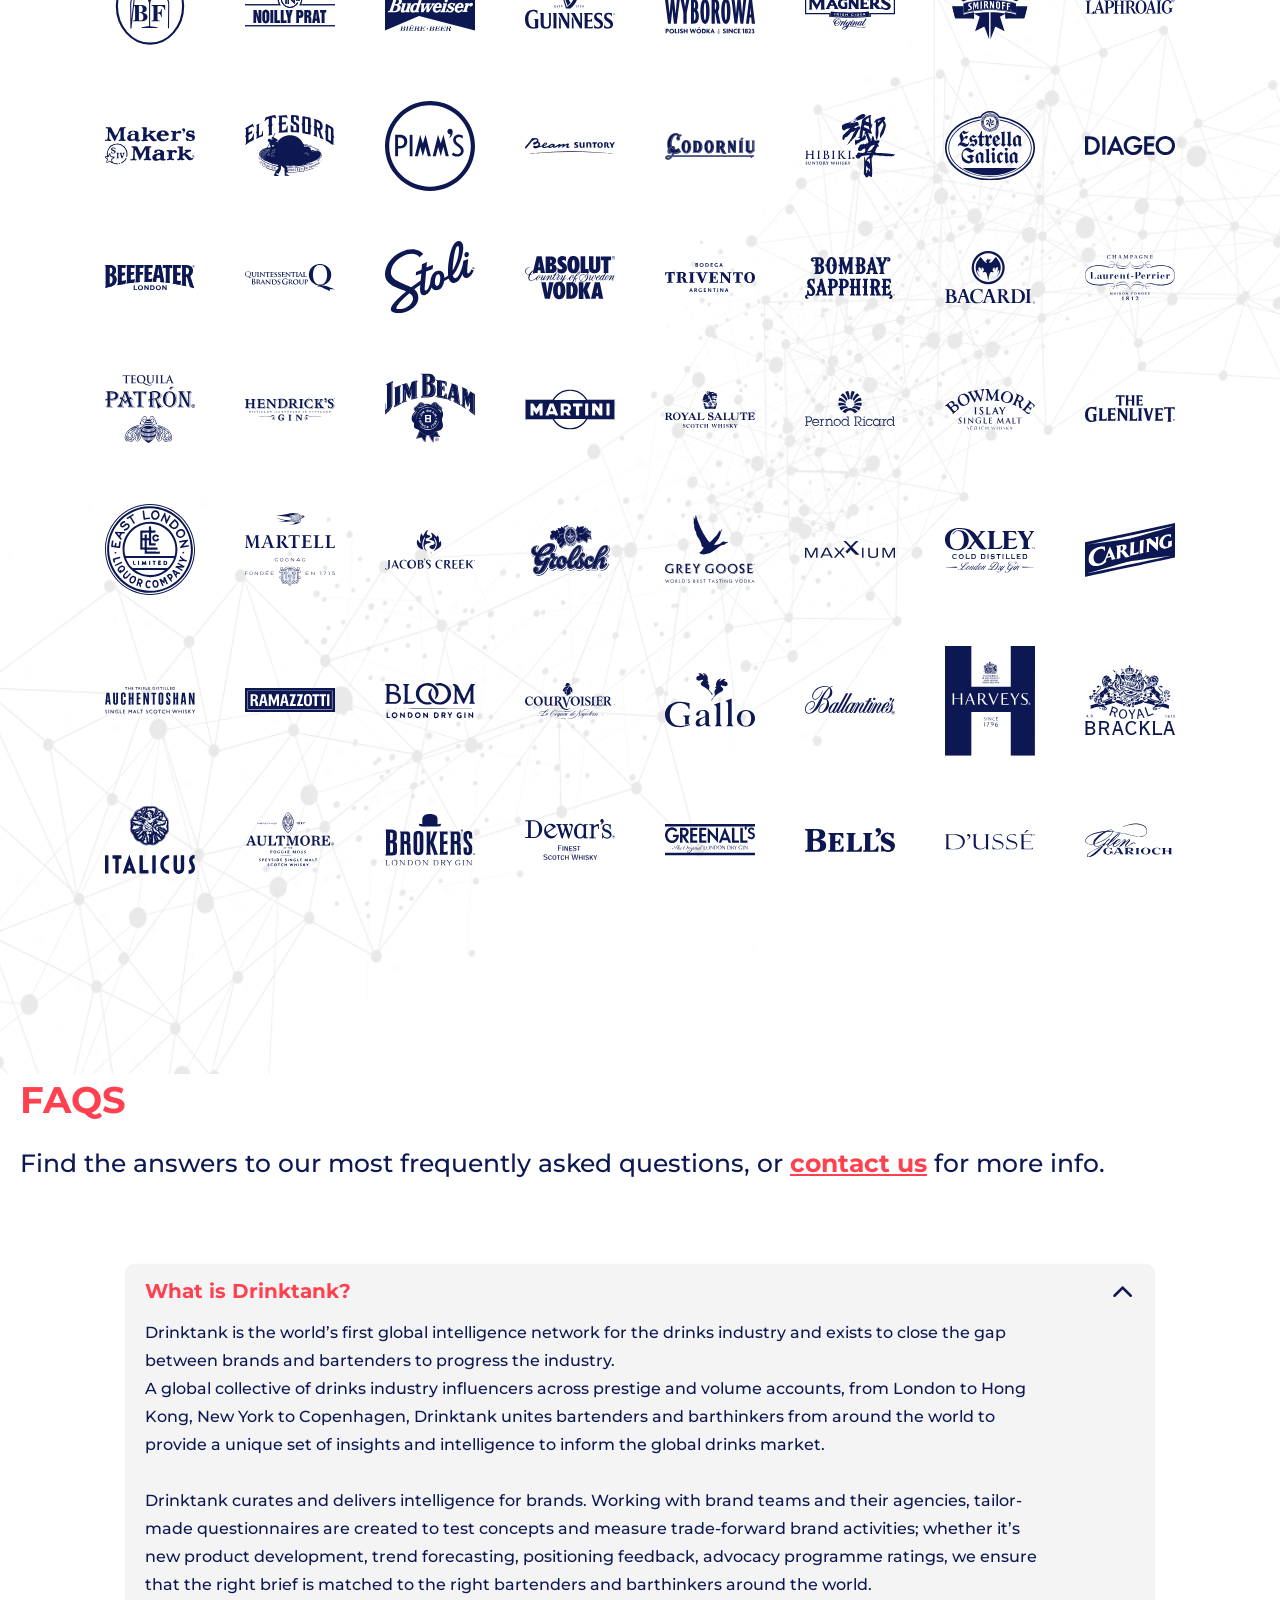
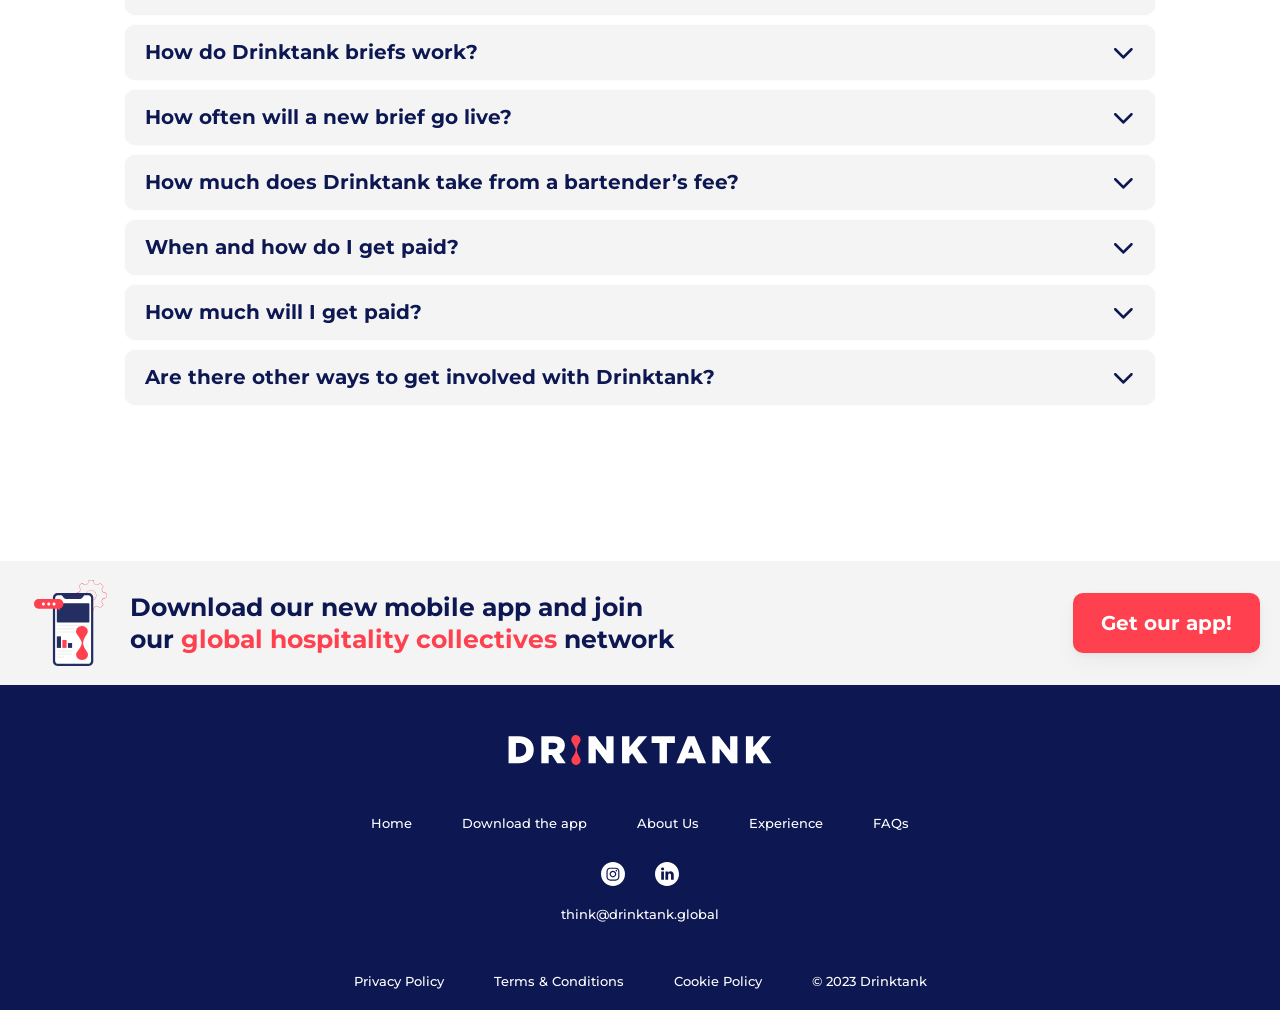
==== commit 4365b54f: "refactor performance" ====
--- a/index.html
+++ b/index.html
@@ -6,7 +6,6 @@
   <meta http-equiv="X-UA-Compatible" content="IE=edge">
   <meta name="viewport" content="width=device-width, initial-scale=1.0">
   <title>Drinktank</title>
-  <link rel="stylesheet" href="https://cdn.jsdelivr.net/npm/swiper@8/swiper-bundle.min.css" />
   <link rel="stylesheet" href="./css/style.min.css">
 </head>
 
@@ -88,7 +87,7 @@
 
   <!-- Main Page -->
   <main id="href-main">
-    <img class="main__img" src="./img/illustration1.png" alt="">
+    <img class="main__img" src="./img/illustration1.webp" alt="">
 
     <section class="section__hero">
       <div class="container">
@@ -108,7 +107,7 @@
       <div class="container">
         <div class="info">
           <div class="info__block">
-            <img src="./img/info1.png" alt="img">
+            <img src="./img/info1.webp" alt="img">
 
             <div>
               <h2 class="title">A Global Collective</h2>
@@ -129,12 +128,6 @@
             <div>
               <h2 class="title">Straight-from-source insights</h2>
 
-              <!-- <p class="info__block-text">Drinktank has a vision of progressive collaboration between bartenders and brands,
-            where a bartender’s expertise and insights are respected and paid for and brands reduce risk and increase
-            engagement and return. From developing brand programmes, new products, advocacy campaigns and
-            collaborations, Drinktank provides real-time, <span>direct from source insights to maximise ROI.</span> For
-            hospitality professionals looking to get access to briefs, <span>register via our app;</span> please note
-            each registration requires information to be provided to approve the request.</p> -->
               <p class="info__block-text">Tasting Laphroaig is an unforgettable experience. An experience that invites a
                 <span>broad range of opinions</span> from both sides of the bar. <br>
                 Building on the success of Opinions Welcome, Laphroaig invited a select group of bartenders to attend a
@@ -146,7 +139,7 @@
               </p>
             </div>
 
-            <img src="./img/info2.png" alt="img">
+            <img src="./img/info2.webp" alt="img">
           </div>
 
           <button class="info__button button modal__btn">Download the app here</button>
@@ -159,43 +152,42 @@
 
       <div class="container">
         <div class="about">
-          <div class="swiper">
-            <div class="swiper-wrapper">
-              <div class="swiper-slide">
-                <h6 class="swiper-slide-title">brand love metric</h6>
-                <p class="swiper-slide-text">Find out your brand’s Brand Love score across passion, connection and
-                  affection
-                  driven behaviours.</p>
-              </div>
-
-              <div class="swiper-slide">
-                <h6 class="swiper-slide-title">real bartender insights</h6>
-                <p class="swiper-slide-text">Go straight-to-source and secure insights from bartenders within 24 hours
-                  across multi-markets.</p>
-              </div>
-
-              <div class="swiper-slide">
-                <h6 class="swiper-slide-title">anticipating trends</h6>
-                <p class="swiper-slide-text">Understand underlying tends across markets to ensure you're maximising
-                  investments and opportunities.</p>
-              </div>
-
-              <div class="swiper-slide">
-                <h6 class="swiper-slide-title">consumer demands</h6>
-                <p class="swiper-slide-text">Increase sales and performance by understanding consumer requests and
-                  demands
-                  from the Gatekeepers themselves.</p>
-              </div>
-            </div>
-
-            <div class="swiper-pagination"></div>
-          </div>
-
-          <div class="about__video">
-            <iframe
-              src="https://player.vimeo.com/video/252667167?h=0044894964&amp;title=0&amp;byline=0&amp;portrait=0&amp;playsinline=0&amp;autopause=0&amp;app_id=122963"
-              width="100%" height="100%" frameborder="0" allow="autoplay; fullscreen; picture-in-picture"
-              title="Drinktank: 2 minute introduction"></iframe>
+          <div class="about__cards">
+            <div class="about__card">
+              <h6 class="about__card-title">brand love metric</h6>
+              <p class="about__card-text">Find out your brand’s Brand Love score across passion, connection and
+                affection
+                driven behaviours.</p>
+            </div>
+
+            <div class="about__card">
+              <h6 class="about__card-title">real bartender insights</h6>
+              <p class="about__card-text">Go straight-to-source and secure insights from bartenders within 24 hours
+                across multi-markets.</p>
+            </div>
+
+            <div class="about__card">
+              <h6 class="about__card-title">anticipating trends</h6>
+              <p class="about__card-text">Understand underlying tends across markets to ensure you're maximising
+                investments and opportunities.</p>
+            </div>
+
+            <div class="about__card">
+              <h6 class="about__card-title">consumer demands</h6>
+              <p class="about__card-text">Increase sales and performance by understanding consumer requests and
+                demands
+                from the Gatekeepers themselves.</p>
+            </div>
+          </div>
+
+          <div class="about__video vimeo-facade" data-vimeo-id="252667167" data-vimeo-params="h=0044894964&title=0&byline=0&portrait=0&playsinline=0&autopause=0&app_id=122963">
+            <img
+              src="https://vumbnail.com/252667167.jpg"
+              alt="Drinktank: 2 minute introduction — click to play"
+              loading="lazy"
+              width="640" height="360"
+              style="width:100%;height:100%;object-fit:cover;cursor:pointer;">
+            <button class="vimeo-play-btn" aria-label="Play video">&#9654;</button>
           </div>
 
           <div class="about__block">
@@ -283,7 +275,7 @@
         </div>
       </div>
 
-      <img class="experience__img" src="./img/illustration2.png" alt="">
+      <img class="experience__img" src="./img/illustration2.webp" alt="">
     </section>
 
     <section class="section__faq">
@@ -511,7 +503,6 @@
   </div>
 </body>
 
-<script src="https://cdn.jsdelivr.net/npm/swiper@8/swiper-bundle.min.js"></script>
 <script src="./js/scripts.min.js"></script>
 
 </html>
--- a/css/style.min.css
+++ b/css/style.min.css
@@ -1 +1 @@
-@font-face{font-family:Montserrat;src:url(../fonts/Montserrat-Medium.ttf) format("truetype");font-weight:500;font-display:swap}@font-face{font-family:Montserrat;src:url(../fonts/Montserrat-SemiBold.ttf) format("truetype");font-weight:600;font-display:swap}@font-face{font-family:Montserrat;src:url(../fonts/Montserrat-Bold.ttf) format("truetype");font-weight:700;font-display:swap}*,:after,:before{-webkit-box-sizing:border-box;box-sizing:border-box;padding:0;margin:0;border:0}aside,footer,header,nav,section{display:block}body,html{scroll-behavior:smooth}body{line-height:1;-ms-text-size-adjust:100%;-moz-text-size-adjust:100%;-webkit-text-size-adjust:100%}input::-ms-clear{display:none}button{cursor:pointer}button::-moz-focus-inner{padding:0;border:0}a,a:visited{text-decoration:none}a:hover{text-decoration:none}ul li{list-style:none}img{vertical-align:top}h1,h2,h3,h4,h5,h6{font-weight:inherit;font-size:inherit}.container{max-width:1272px;width:100%;margin:0 auto;padding:0 16px}body{overflow-x:hidden;font-family:Montserrat,sans-serif;font-size:16px;line-height:24px;font-weight:500;background:#fff;color:#0d1853}body.locked{overflow:hidden}main{position:relative;padding-top:100px}main .main__img{position:absolute;top:100px;width:100%;z-index:-1}.button{font-family:Montserrat,sans-serif;font-weight:700;font-size:20px;line-height:26px;text-align:center;padding:17px 28px;background:#ff404e;color:#fff;-webkit-box-shadow:0 10px 20px rgba(0,0,0,.04),0 2px 6px rgba(0,0,0,.04),0 0 1px rgba(0,0,0,.04);box-shadow:0 10px 20px rgba(0,0,0,.04),0 2px 6px rgba(0,0,0,.04),0 0 1px rgba(0,0,0,.04);border-radius:10px;-webkit-transition:.3s all ease;-o-transition:.3s all ease;transition:.3s all ease}.button:hover{background:#f4333f}.button-outline{background:0 0;outline:3px solid #0d1853;outline-offset:-3px;color:#0d1853;-webkit-box-shadow:none;box-shadow:none;-webkit-filter:drop-shadow(0 10px 20px rgba(0, 0, 0, .04)) drop-shadow(0 2px 6px rgba(0, 0, 0, .04)) drop-shadow(0 0 1px rgba(0, 0, 0, .04));filter:drop-shadow(0 10px 20px rgba(0, 0, 0, .04)) drop-shadow(0 2px 6px rgba(0, 0, 0, .04)) drop-shadow(0 0 1px rgba(0, 0, 0, .04))}.button-outline:hover{background:rgba(25,118,210,.04);outline-color:#0a1343;color:#0a1343}.title{font-weight:700;font-size:37px;line-height:51px;text-transform:uppercase;color:#ff404e;margin-bottom:20px}@-webkit-keyframes fade{0%{opacity:0}100%{opacity:1}}@keyframes fade{0%{opacity:0}100%{opacity:1}}.page-wrapper{padding-top:100px;padding-bottom:50px}.page-wrapper .page-block{padding-bottom:50px}.page-wrapper h1{font-weight:700;font-size:39px;line-height:130%;text-transform:uppercase;margin-bottom:30px}.page-wrapper h2{font-weight:700;font-size:25px;line-height:130%;text-transform:uppercase;margin-bottom:20px}.page-wrapper p{font-weight:500;font-size:16px;line-height:150%}.page-wrapper p span{font-weight:700}.page-wrapper ul{padding-left:28px}.page-wrapper ul li{list-style:disc}.page-wrapper ol{padding-left:28px}.page-wrapper ol li{list-style:auto}.header{position:fixed;top:0;left:0;width:100%;background:#fff;-webkit-box-shadow:0 10px 20px rgba(0,0,0,.04),0 2px 6px rgba(0,0,0,.04),0 0 1px rgba(0,0,0,.04);box-shadow:0 10px 20px rgba(0,0,0,.04),0 2px 6px rgba(0,0,0,.04),0 0 1px rgba(0,0,0,.04);z-index:1003}.navbar{width:100%;display:-webkit-box;display:-ms-flexbox;display:flex;-webkit-box-pack:justify;-ms-flex-pack:justify;justify-content:space-between;-webkit-box-align:center;-ms-flex-align:center;align-items:center;gap:24px}.navbar__logo{display:block;width:100%;max-width:226px}.navbar__logo img{width:100%;max-width:100%}.menu{height:100px;display:-webkit-box;display:-ms-flexbox;display:flex;-webkit-box-align:center;-ms-flex-align:center;align-items:center;gap:32px;-ms-flex-negative:0;flex-shrink:0}.menu.menu-subpage{margin-left:auto;margin-right:24px}.menu__item{position:relative;height:100%;display:-webkit-box;display:-ms-flexbox;display:flex;-webkit-box-align:center;-ms-flex-align:center;align-items:center}.menu__item-link{display:inline-block;color:#0d1853;line-height:38px;-webkit-transition:.3s all ease;-o-transition:.3s all ease;transition:.3s all ease}.menu__item-link.active::before{content:"";position:absolute;bottom:0;left:0;width:100%;height:2px;border-radius:2px;background-color:#ff404e}.menu__item-link:hover{color:#0a1343}.menu-mobile{display:none}.menu__logo{margin-bottom:16px}.menu__social{margin-top:26px;-webkit-box-orient:vertical;-webkit-box-direction:normal;-ms-flex-direction:column;flex-direction:column;-webkit-box-align:center;-ms-flex-align:center;align-items:center;gap:20px}.menu__social-block{display:-webkit-box;display:-ms-flexbox;display:flex;gap:30px}.menu__social-email{font-size:13px;line-height:17px;color:#0d1853}.menu__links{-webkit-box-pack:justify;-ms-flex-pack:justify;justify-content:space-between;-ms-flex-wrap:wrap;flex-wrap:wrap;gap:16px;width:100%;padding:48px 16px 0;margin-top:auto}.menu__links>*{width:40%;color:#0d1853}.navbar__buttons{display:-webkit-box;display:-ms-flexbox;display:flex;gap:20px;padding:20px 0}.navbar__button{padding:17px;width:190px}.burger{display:none;cursor:pointer}.hero{text-align:center;width:100%;max-width:1075px;margin:0 auto;padding:100px 0}.hero__title{font-weight:700;font-size:61px;line-height:130%;margin-bottom:30px}.hero__text{font-size:25px;line-height:150%;padding:0 15px}.section__info{position:relative}.section__info-href{position:absolute;top:-110px}.info{padding-bottom:100px}.info__block{width:100%;display:-webkit-box;display:-ms-flexbox;display:flex;-webkit-box-align:center;-ms-flex-align:center;align-items:center;gap:20px;padding-bottom:100px}.info__block img{width:100%;max-width:40%}.info__block-text{font-size:20px;line-height:150%}.info__block-text span{color:#ff404e;font-weight:700}.info__button{display:block;margin:0 auto}.section__about{position:relative}.section__about-href{position:absolute;top:-110px}.about{padding-bottom:150px;text-align:center}.about__video{width:100%;height:700px;margin:40px 0}.about__block{background-color:#0d1853;color:#d7d7d7;border-radius:10px;padding:32px 105px}.about__block p{font-size:25px;line-height:130%}.about__block p a{color:#ff404e;font-weight:700}.swiper{width:100%;margin:0 0 16px}.swiper-slide{padding:32px 12px 20px;background-color:#0d1853;color:#d7d7d7;border-radius:10px;height:auto!important}.swiper-slide-title{font-weight:700;font-size:16px;line-height:130%;text-transform:uppercase;color:#ff404e;margin-bottom:8px}.swiper-pagination{bottom:-6px!important}.swiper-pagination-bullet{height:2px!important;width:82px!important;border-radius:2px!important;margin:0 2px!important;opacity:1!important;background-color:#0d1853!important}.swiper-pagination-bullet-active{background-color:#ff404e!important}.section__experience{position:relative;overflow:hidden}.section__experience-href{position:absolute;top:-110px}.experience{padding-bottom:200px}.experience__title{margin-bottom:20px}.experience__text{font-size:25px;line-height:150%;margin-bottom:50px}.grid{width:100%;max-width:1100px;padding:0 15px;margin:0 auto;display:grid;place-items:center;grid-template-columns:repeat(8,calc(12.5% - 43.75px));gap:50px}.grid img{width:100%;max-width:100%}.experience__img{position:absolute;top:-13%;right:-19%;width:129%;z-index:-1}.section__faq{position:relative}.section__faq-href{position:absolute;top:-110px}.faq{padding-bottom:156px}.faq__text{font-size:25px;line-height:150%;margin-bottom:82px}.faq__text a{color:#ff404e;text-decoration:underline;font-weight:700;-webkit-transition:.3s all ease;-o-transition:.3s all ease;transition:.3s all ease}.faq__text a:hover{color:#f4333f}.accordion{width:100%;max-width:1030px;margin:0 auto;display:-webkit-box;display:-ms-flexbox;display:flex;-webkit-box-orient:vertical;-webkit-box-direction:normal;-ms-flex-direction:column;flex-direction:column;gap:10px}.accordion__item{background:#f4f4f4;-webkit-box-shadow:0 0 2px rgba(0,0,0,.06);box-shadow:0 0 2px rgba(0,0,0,.06);border-radius:10px}.accordion__item.accordion__item-active .accordion__item-trigger{color:#ff404e}.accordion__item.accordion__item-active .accordion__item-trigger img{-webkit-transform:rotate(-180deg);-ms-transform:rotate(-180deg);transform:rotate(-180deg)}.accordion__item.accordion__item-active .accordion__item-content{display:block}.accordion__item-trigger{display:-webkit-box;display:-ms-flexbox;display:flex;-webkit-box-align:center;-ms-flex-align:center;align-items:center;-webkit-box-pack:justify;-ms-flex-pack:justify;justify-content:space-between;gap:16px;position:relative;cursor:pointer;padding:10px 20px;font-size:20px;font-weight:700;line-height:175%;-webkit-transition:.3s all ease;-o-transition:.3s all ease;transition:.3s all ease}.accordion__item-trigger img{-webkit-transition:.3s all ease;-o-transition:.3s all ease;transition:.3s all ease}.accordion__item-content{display:none;padding:0 100px 16px 20px;line-height:175%}.section__banner{background-color:#f4f4f4}.banner{display:-webkit-box;display:-ms-flexbox;display:flex;-webkit-box-align:center;-ms-flex-align:center;align-items:center;gap:10px;padding:12px 0}.banner img{width:100%;max-width:100px}.banner__text{width:100%;max-width:550px;font-weight:700;font-size:25px;line-height:130%}.banner__text span{color:#ff404e}.banner__button{margin-left:auto}footer{background-color:#0d1853;color:#fff}.footer{text-align:center;padding:50px 16px 20px}.footer__links{display:-webkit-box;display:-ms-flexbox;display:flex;-webkit-box-pack:center;-ms-flex-pack:center;justify-content:center;-webkit-box-align:center;-ms-flex-align:center;align-items:center;gap:50px;font-size:13px;line-height:130%}.footer__links-top{margin:50px 0 30px}.footer__links a{color:#fff}.footer__social{margin-bottom:50px;display:-webkit-box;display:-ms-flexbox;display:flex;-webkit-box-orient:vertical;-webkit-box-direction:normal;-ms-flex-direction:column;flex-direction:column;-webkit-box-align:center;-ms-flex-align:center;align-items:center;gap:20px}.footer__social-block{display:-webkit-box;display:-ms-flexbox;display:flex;gap:30px}.footer__social-email{font-size:13px;line-height:17px;color:#fff}.modal__wrapper{position:fixed;inset:0;background:rgba(0,0,0,.5);-webkit-box-pack:center;-ms-flex-pack:center;justify-content:center;-webkit-box-align:center;-ms-flex-align:center;align-items:center;z-index:1005;display:none;-webkit-animation:fade .1s linear;animation:fade .1s linear}.modal{background:#fff;padding:64px 32px;border-radius:10px}.modal__title{font-size:31px;font-weight:700;line-height:40px;text-align:center}.modal__buttons{display:-webkit-box;display:-ms-flexbox;display:flex;gap:20px;margin-top:64px}.modal__button{width:190px;background:#0d1853;border-radius:10px;padding:10px;text-align:center;-webkit-transition:.3s all ease;-o-transition:.3s all ease;transition:.3s all ease}.modal__button:hover{background:#0a1343}@media (max-width:1199.98px){main{padding-top:96px}.page-wrapper{padding-top:50px}.navbar{gap:20px}.navbar__logo{max-width:190px}.menu{height:96px;gap:22px}.menu__item-link{font-size:14px}.navbar__buttons{gap:12px}.navbar__button{font-size:16px;padding:15px;width:155px}.hero{padding:80px 0}.hero__title{font-size:55px}.hero__text{font-size:22px}.info{padding-bottom:80px}.info__block{padding-bottom:80px}.info__block-text{font-size:18px}.about{padding-bottom:120px}.about__video{height:550px}.about__block p{font-size:22px}.swiper{padding-bottom:8px;margin:0 0 16px}.experience{padding-bottom:150px}.experience__text{font-size:22px}.faq{padding-bottom:120px}.faq__text{font-size:22px;margin-bottom:50px}}@media (max-width:991.98px){.container{max-width:970px}main{padding-top:86px}.title{font-size:32px;line-height:42px;margin-bottom:10px}.menu{position:fixed;background:#f4f4f4;left:0;top:86px;min-height:calc(100vh - 86px);width:100vw;gap:16px;overflow-y:scroll;-ms-overflow-style:none;scrollbar-width:none;display:none}.menu::-webkit-scrollbar{display:none}.menu.active{display:-webkit-box;display:-ms-flexbox;display:flex;-webkit-box-orient:vertical;-webkit-box-direction:normal;-ms-flex-direction:column;flex-direction:column;-webkit-box-align:center;-ms-flex-align:center;align-items:center;z-index:1000;pointer-events:all;padding:32px 16px;-webkit-animation:fade .15s linear;animation:fade .15s linear}.menu.menu-subpage{margin:0}.menu__item{height:auto}.menu__item-link{font-size:16px}.menu__item-link.active::before{display:none}.menu__item-link.active{color:#ff404e;font-weight:700}.menu-mobile{display:-webkit-box;display:-ms-flexbox;display:flex}.navbar__buttons{margin-left:auto;padding:15px 0}.burger{display:block;position:relative;width:24px;height:24.5px;padding:6px 3px;z-index:1001;cursor:pointer}.burger.active-burger:before{background:#ff404e;-webkit-transform:rotate(45deg);-ms-transform:rotate(45deg);transform:rotate(45deg);-webkit-transition:.3s all ease;-o-transition:.3s all ease;transition:.3s all ease;top:11px}.burger.active-burger:after{background:#ff404e;-webkit-transform:rotate(-45deg);-ms-transform:rotate(-45deg);transform:rotate(-45deg);bottom:11px;-webkit-transition:.3s all ease;-o-transition:.3s all ease;transition:.3s all ease}.burger.active-burger span{-webkit-transform:scale(0);-ms-transform:scale(0);transform:scale(0)}.burger:after,.burger:before{content:"";position:absolute;height:2px;width:18px;border-radius:2px;background:#0d1853;-webkit-transition:.3s all ease;-o-transition:.3s all ease;transition:.3s all ease}.burger:before{top:6px}.burger::after{bottom:6px}.burger span{position:absolute;top:11px;left:3px;width:18px;background:#0d1853;height:2px;border-radius:2px;-webkit-transform:scale(1);-ms-transform:scale(1);transform:scale(1);-webkit-transition:.3s all ease;-o-transition:.3s all ease;transition:.3s all ease}.hero{padding:60px 0}.info{padding-bottom:64px}.info__block{padding-bottom:60px}.info__block-text{font-size:16px}.about{padding-bottom:80px}.about__video{height:450px}.about__block{padding:24px 32px}.about__block p{font-size:20px}.swiper{margin:0 0 16px}.experience{padding-bottom:100px}.experience__text{margin-bottom:32px}.grid{gap:32px;grid-template-columns:repeat(8,calc(12.5% - 28px))}.accordion__item-trigger{padding:8px 16px}.accordion__item-content{padding:0 44px 16px 16px}.banner img{max-width:80px}.banner__text{font-size:20px;max-width:450px}}@media (max-width:767.98px){.container{max-width:740px}main{padding-top:60px}main .main__img{display:none}.navbar{height:60px}.navbar__logo{max-width:113px;line-height:0;padding:20px 0}.menu{top:60px;min-height:calc(100vh - 60px)}.navbar__buttons{display:none}.hero{padding:40px 0}.hero__title{font-size:40px;margin-bottom:16px}.hero__text{font-size:20px}.info__block{-webkit-box-orient:vertical;-webkit-box-direction:normal;-ms-flex-direction:column;flex-direction:column;gap:32px;padding-bottom:48px}.info__block-reverse{-webkit-box-orient:vertical;-webkit-box-direction:reverse;-ms-flex-direction:column-reverse;flex-direction:column-reverse}.info__block img{max-width:500px}.info__button{width:100%}.about{padding-bottom:64px}.about__video{height:400px;margin:20px 0}.about__block{padding:16px}.about__block p{font-size:16px}.swiper-pagination-bullet{width:calc(25% - 4px)!important}.experience__text{font-size:20px}.grid{gap:16px;grid-template-columns:repeat(8,calc(12.5% - 14px))}.experience__img{display:none}.faq{padding-bottom:98px}.faq__text{font-size:20px;margin-bottom:32px}.accordion__item-trigger{font-size:18px}.banner{-ms-flex-wrap:wrap;flex-wrap:wrap;padding:16px 0}.banner__text{max-width:calc(100% - 90px);font-size:20px}.banner__button{width:100%;margin-top:22px}.footer__links-top{-webkit-column-gap:32px;-moz-column-gap:32px;column-gap:32px;row-gap:8px;-ms-flex-wrap:wrap;flex-wrap:wrap}.footer__links-bottom{-webkit-box-pack:justify;-ms-flex-pack:justify;justify-content:space-between;-ms-flex-wrap:wrap;flex-wrap:wrap;gap:16px;width:100%;text-align:left}.footer__links-bottom>*{width:40%}.footer__social{margin-bottom:32px}}@media (max-width:479.98px){.container{max-width:none}.button{padding:11px 28px}.title{font-size:25px;line-height:32px}.page-wrapper{padding-top:32px}.page-wrapper .page-block{padding-bottom:32px}.page-wrapper h1{font-size:31px;margin-bottom:16px}.page-wrapper h2{font-size:20px;margin-bottom:8px}.menu__links>*{width:calc(50% - 8px)}.hero{padding:16px 0 32px}.hero__title{font-size:31px;line-height:150%}.hero__text{padding:0;font-size:16px;font-weight:600}.about__video{height:250px}.experience{padding-bottom:64px}.experience__text{font-size:16px}.grid{padding:0}.faq__text{font-size:16px;margin-bottom:16px}.accordion__item-trigger{font-size:16px}.accordion__item-content{line-height:150%}.banner__text{font-size:16px}.footer__links-bottom>*{width:calc(50% - 8px)}.modal{padding:32px 24px}.modal__title{font-size:26px;line-height:34px}.modal__buttons{margin-top:36px;-webkit-box-orient:vertical;-webkit-box-direction:normal;-ms-flex-direction:column;flex-direction:column;-webkit-box-align:center;-ms-flex-align:center;align-items:center}}+@font-face{font-family:"Montserrat";src:url(../fonts/Montserrat-Medium.woff2) format("woff2"),url(../fonts/Montserrat-Medium.ttf) format("truetype");font-weight:500;font-display:swap}@font-face{font-family:"Montserrat";src:url(../fonts/Montserrat-SemiBold.woff2) format("woff2"),url(../fonts/Montserrat-SemiBold.ttf) format("truetype");font-weight:600;font-display:swap}@font-face{font-family:"Montserrat";src:url(../fonts/Montserrat-Bold.woff2) format("woff2"),url(../fonts/Montserrat-Bold.ttf) format("truetype");font-weight:700;font-display:swap}.vimeo-facade{position:relative;background:#000;overflow:hidden}.vimeo-facade img{display:block;transition:opacity 0.2s}.vimeo-facade:hover img{opacity:.85}.vimeo-play-btn{position:absolute;top:50%;left:50%;transform:translate(-50%,-50%);width:64px;height:64px;background:rgb(255 255 255 / .92);border:none;border-radius:50%;font-size:24px;cursor:pointer;display:flex;align-items:center;justify-content:center;padding-left:4px;pointer-events:none}.vimeo-facade iframe{position:absolute;inset:0;width:100%;height:100%;border:0}*,*:before,*:after{-webkit-box-sizing:border-box;box-sizing:border-box;padding:0;margin:0;border:0}aside,nav,footer,header,section{display:block}html,body{scroll-behavior:smooth}body{line-height:1;-ms-text-size-adjust:100%;-moz-text-size-adjust:100%;-webkit-text-size-adjust:100%}input::-ms-clear{display:none}button{cursor:pointer}button::-moz-focus-inner{padding:0;border:0}a,a:visited{text-decoration:none}a:hover{text-decoration:none}ul li{list-style:none}img{vertical-align:top}h1,h2,h3,h4,h5,h6{font-weight:inherit;font-size:inherit}.container{max-width:1272px;width:100%;margin:0 auto;padding:0 16px}body{overflow-x:hidden;font-family:"Montserrat",sans-serif;font-size:16px;line-height:24px;font-weight:500;background:#FFF;color:#0D1853}body.locked{overflow:hidden}main{position:relative;padding-top:100px}main .main__img{position:absolute;top:100px;width:100%;z-index:-1}.button{font-family:"Montserrat",sans-serif;font-weight:700;font-size:20px;line-height:26px;text-align:center;padding:17px 28px;background:#FF404E;color:#FFF;-webkit-box-shadow:0 10px 20px rgb(0 0 0 / .04),0 2px 6px rgb(0 0 0 / .04),0 0 1px rgb(0 0 0 / .04);box-shadow:0 10px 20px rgb(0 0 0 / .04),0 2px 6px rgb(0 0 0 / .04),0 0 1px rgb(0 0 0 / .04);border-radius:10px;-webkit-transition:0.3s all ease;-o-transition:0.3s all ease;transition:0.3s all ease}.button:hover{background:#f4333f}.button-outline{background:#fff0;outline:3px solid #0D1853;outline-offset:-3px;color:#0D1853;-webkit-box-shadow:none;box-shadow:none;-webkit-filter:drop-shadow(0 10px 20px rgb(0 0 0 / .04)) drop-shadow(0 2px 6px rgb(0 0 0 / .04)) drop-shadow(0 0 1px rgb(0 0 0 / .04));filter:drop-shadow(0 10px 20px rgb(0 0 0 / .04)) drop-shadow(0 2px 6px rgb(0 0 0 / .04)) drop-shadow(0 0 1px rgb(0 0 0 / .04))}.button-outline:hover{background:rgb(25 118 210 / .04);outline-color:#0a1343;color:#0a1343}.title{font-weight:700;font-size:37px;line-height:51px;text-transform:uppercase;color:#FF404E;margin-bottom:20px}@-webkit-keyframes fade{0%{opacity:0}100%{opacity:1}}@keyframes fade{0%{opacity:0}100%{opacity:1}}.page-wrapper{padding-top:100px;padding-bottom:50px}.page-wrapper .page-block{padding-bottom:50px}.page-wrapper h1{font-weight:700;font-size:39px;line-height:130%;text-transform:uppercase;margin-bottom:30px}.page-wrapper h2{font-weight:700;font-size:25px;line-height:130%;text-transform:uppercase;margin-bottom:20px}.page-wrapper p{font-weight:500;font-size:16px;line-height:150%}.page-wrapper p span{font-weight:700}.page-wrapper ul{padding-left:28px}.page-wrapper ul li{list-style:disc}.page-wrapper ol{padding-left:28px}.page-wrapper ol li{list-style:auto}.header{position:fixed;top:0;left:0;width:100%;background:#FFF;-webkit-box-shadow:0 10px 20px rgb(0 0 0 / .04),0 2px 6px rgb(0 0 0 / .04),0 0 1px rgb(0 0 0 / .04);box-shadow:0 10px 20px rgb(0 0 0 / .04),0 2px 6px rgb(0 0 0 / .04),0 0 1px rgb(0 0 0 / .04);z-index:1003}.navbar{width:100%;display:-webkit-box;display:-ms-flexbox;display:flex;-webkit-box-pack:justify;-ms-flex-pack:justify;justify-content:space-between;-webkit-box-align:center;-ms-flex-align:center;align-items:center;gap:24px}.navbar__logo{display:block;width:100%;max-width:226px}.navbar__logo img{width:100%;max-width:100%}.menu{height:100px;display:-webkit-box;display:-ms-flexbox;display:flex;-webkit-box-align:center;-ms-flex-align:center;align-items:center;gap:32px;-ms-flex-negative:0;flex-shrink:0}.menu.menu-subpage{margin-left:auto;margin-right:24px}.menu__item{position:relative;height:100%;display:-webkit-box;display:-ms-flexbox;display:flex;-webkit-box-align:center;-ms-flex-align:center;align-items:center}.menu__item-link{display:inline-block;color:#0D1853;line-height:38px;-webkit-transition:0.3s all ease;-o-transition:0.3s all ease;transition:0.3s all ease}.menu__item-link.active::before{content:"";position:absolute;bottom:0;left:0;width:100%;height:2px;border-radius:2px;background-color:#FF404E}.menu__item-link:hover{color:#0a1343}.menu-mobile{display:none}.menu__logo{margin-bottom:16px}.menu__social{margin-top:26px;-webkit-box-orient:vertical;-webkit-box-direction:normal;-ms-flex-direction:column;flex-direction:column;-webkit-box-align:center;-ms-flex-align:center;align-items:center;gap:20px}.menu__social-block{display:-webkit-box;display:-ms-flexbox;display:flex;gap:30px}.menu__social-email{font-size:13px;line-height:17px;color:#0D1853}.menu__links{-webkit-box-pack:justify;-ms-flex-pack:justify;justify-content:space-between;-ms-flex-wrap:wrap;flex-wrap:wrap;gap:16px;width:100%;padding:48px 16px 0;margin-top:auto}.menu__links>*{width:40%;color:#0D1853}.navbar__buttons{display:-webkit-box;display:-ms-flexbox;display:flex;gap:20px;padding:20px 0}.navbar__button{padding:17px;width:190px}.burger{display:none;cursor:pointer}.hero{text-align:center;width:100%;max-width:1075px;margin:0 auto;padding:100px 0}.hero__title{font-weight:700;font-size:61px;line-height:130%;margin-bottom:30px}.hero__text{font-size:25px;line-height:150%;padding:0 15px}.section__info{position:relative}.section__info-href{position:absolute;top:-110px}.info{padding-bottom:100px}.info__block{width:100%;display:-webkit-box;display:-ms-flexbox;display:flex;-webkit-box-align:center;-ms-flex-align:center;align-items:center;gap:20px;padding-bottom:100px}.info__block img{width:100%;max-width:40%}.info__block-text{font-size:20px;line-height:150%}.info__block-text span{color:#FF404E;font-weight:700}.info__button{display:block;margin:0 auto}.section__about{position:relative}.section__about-href{position:absolute;top:-110px}.about{padding-bottom:150px;text-align:center}.about__video{width:100%;height:700px;margin:40px 0}.about__block{background-color:#0D1853;color:#D7D7D7;border-radius:10px;padding:32px 105px}.about__block p{font-size:25px;line-height:130%}.about__block p a{color:#FF404E;font-weight:700}.about__cards{display:grid;grid-template-columns:repeat(4,1fr);gap:20px}.about__card{padding:32px 12px 20px;background-color:#0D1853;color:#D7D7D7;border-radius:10px;height:auto!important}.about__card-title{font-weight:700;font-size:16px;line-height:130%;text-transform:uppercase;color:#FF404E;margin-bottom:8px}.section__experience{position:relative;overflow:hidden}.section__experience-href{position:absolute;top:-110px}.experience{padding-bottom:200px}.experience__title{margin-bottom:20px}.experience__text{font-size:25px;line-height:150%;margin-bottom:50px}.grid{width:100%;max-width:1100px;padding:0 15px;margin:0 auto;display:grid;place-items:center;grid-template-columns:repeat(8,calc(12.5% - 43.75px));gap:50px}.grid img{width:100%;max-width:100%}.experience__img{position:absolute;top:-13%;right:-19%;width:129%;z-index:-1}.section__faq{position:relative}.section__faq-href{position:absolute;top:-110px}.faq{padding-bottom:156px}.faq__text{font-size:25px;line-height:150%;margin-bottom:82px}.faq__text a{color:#FF404E;text-decoration:underline;font-weight:700;-webkit-transition:0.3s all ease;-o-transition:0.3s all ease;transition:0.3s all ease}.faq__text a:hover{color:#f4333f}.accordion{width:100%;max-width:1030px;margin:0 auto;display:-webkit-box;display:-ms-flexbox;display:flex;-webkit-box-orient:vertical;-webkit-box-direction:normal;-ms-flex-direction:column;flex-direction:column;gap:10px}.accordion__item{background:#F4F4F4;-webkit-box-shadow:0 0 2px rgb(0 0 0 / .06);box-shadow:0 0 2px rgb(0 0 0 / .06);border-radius:10px}.accordion__item.accordion__item-active .accordion__item-trigger{color:#FF404E}.accordion__item.accordion__item-active .accordion__item-trigger img{-webkit-transform:rotate(-180deg);-ms-transform:rotate(-180deg);transform:rotate(-180deg)}.accordion__item.accordion__item-active .accordion__item-content{display:block}.accordion__item-trigger{display:-webkit-box;display:-ms-flexbox;display:flex;-webkit-box-align:center;-ms-flex-align:center;align-items:center;-webkit-box-pack:justify;-ms-flex-pack:justify;justify-content:space-between;gap:16px;position:relative;cursor:pointer;padding:10px 20px;font-size:20px;font-weight:700;line-height:175%;-webkit-transition:0.3s all ease;-o-transition:0.3s all ease;transition:0.3s all ease}.accordion__item-trigger img{-webkit-transition:0.3s all ease;-o-transition:0.3s all ease;transition:0.3s all ease}.accordion__item-content{display:none;padding:0 100px 16px 20px;line-height:175%}.section__banner{background-color:#F4F4F4}.banner{display:-webkit-box;display:-ms-flexbox;display:flex;-webkit-box-align:center;-ms-flex-align:center;align-items:center;gap:10px;padding:12px 0}.banner img{width:100%;max-width:100px}.banner__text{width:100%;max-width:550px;font-weight:700;font-size:25px;line-height:130%}.banner__text span{color:#FF404E}.banner__button{margin-left:auto}footer{background-color:#0D1853;color:#FFF}.footer{text-align:center;padding:50px 16px 20px}.footer__links{display:-webkit-box;display:-ms-flexbox;display:flex;-webkit-box-pack:center;-ms-flex-pack:center;justify-content:center;-webkit-box-align:center;-ms-flex-align:center;align-items:center;gap:50px;font-size:13px;line-height:130%}.footer__links-top{margin:50px 0 30px}.footer__links a{color:#FFF}.footer__social{margin-bottom:50px;display:-webkit-box;display:-ms-flexbox;display:flex;-webkit-box-orient:vertical;-webkit-box-direction:normal;-ms-flex-direction:column;flex-direction:column;-webkit-box-align:center;-ms-flex-align:center;align-items:center;gap:20px}.footer__social-block{display:-webkit-box;display:-ms-flexbox;display:flex;gap:30px}.footer__social-email{font-size:13px;line-height:17px;color:#FFF}.modal__wrapper{position:fixed;inset:0;background:rgb(0 0 0 / .5);-webkit-box-pack:center;-ms-flex-pack:center;justify-content:center;-webkit-box-align:center;-ms-flex-align:center;align-items:center;z-index:1005;display:none;-webkit-animation:fade 0.1s linear;animation:fade 0.1s linear}.modal{background:#FFF;padding:64px 32px;border-radius:10px}.modal__title{font-size:31px;font-weight:700;line-height:40px;text-align:center}.modal__buttons{display:-webkit-box;display:-ms-flexbox;display:flex;gap:20px;margin-top:64px}.modal__button{width:190px;background:#0D1853;border-radius:10px;padding:10px;text-align:center;-webkit-transition:0.3s all ease;-o-transition:0.3s all ease;transition:0.3s all ease}.modal__button:hover{background:#0a1343}@media (max-width:1199.98px){main{padding-top:96px}.page-wrapper{padding-top:50px}.navbar{gap:20px}.navbar__logo{max-width:190px}.menu{height:96px;gap:22px}.menu__item-link{font-size:14px}.navbar__buttons{gap:12px}.navbar__button{font-size:16px;padding:15px;width:155px}.hero{padding:80px 0}.hero__title{font-size:55px}.hero__text{font-size:22px}.info{padding-bottom:80px}.info__block{padding-bottom:80px}.info__block-text{font-size:18px}.about{padding-bottom:120px}.about__video{height:550px}.about__block p{font-size:22px}.about__cards{grid-template-columns:repeat(2,1fr);gap:16px}.experience{padding-bottom:150px}.experience__text{font-size:22px}.faq{padding-bottom:120px}.faq__text{font-size:22px;margin-bottom:50px}}@media (max-width:991.98px){.container{max-width:970px}main{padding-top:86px}.title{font-size:32px;line-height:42px;margin-bottom:10px}.menu{position:fixed;background:#F4F4F4;left:0;top:86px;min-height:calc(100vh - 86px);width:100vw;gap:16px;overflow-y:scroll;-ms-overflow-style:none;scrollbar-width:none;display:none}.menu::-webkit-scrollbar{display:none}.menu.active{display:-webkit-box;display:-ms-flexbox;display:flex;-webkit-box-orient:vertical;-webkit-box-direction:normal;-ms-flex-direction:column;flex-direction:column;-webkit-box-align:center;-ms-flex-align:center;align-items:center;z-index:1000;pointer-events:all;padding:32px 16px;-webkit-animation:fade 0.15s linear;animation:fade 0.15s linear}.menu.menu-subpage{margin:0}.menu__item{height:auto}.menu__item-link{font-size:16px}.menu__item-link.active::before{display:none}.menu__item-link.active{color:#FF404E;font-weight:700}.menu-mobile{display:-webkit-box;display:-ms-flexbox;display:flex}.navbar__buttons{margin-left:auto;padding:15px 0}.burger{display:block;position:relative;width:24px;height:24.5px;padding:6px 3px;z-index:1001;cursor:pointer}.burger.active-burger:before{background:#FF404E;-webkit-transform:rotate(45deg);-ms-transform:rotate(45deg);transform:rotate(45deg);-webkit-transition:0.3s all ease;-o-transition:0.3s all ease;transition:0.3s all ease;top:11px}.burger.active-burger:after{background:#FF404E;-webkit-transform:rotate(-45deg);-ms-transform:rotate(-45deg);transform:rotate(-45deg);bottom:11px;-webkit-transition:0.3s all ease;-o-transition:0.3s all ease;transition:0.3s all ease}.burger.active-burger span{-webkit-transform:scale(0);-ms-transform:scale(0);transform:scale(0)}.burger:before,.burger:after{content:"";position:absolute;height:2px;width:18px;border-radius:2px;background:#0D1853;-webkit-transition:0.3s all ease;-o-transition:0.3s all ease;transition:0.3s all ease}.burger:before{top:6px}.burger::after{bottom:6px}.burger span{position:absolute;top:11px;left:3px;width:18px;background:#0D1853;height:2px;border-radius:2px;-webkit-transform:scale(1);-ms-transform:scale(1);transform:scale(1);-webkit-transition:0.3s all ease;-o-transition:0.3s all ease;transition:0.3s all ease}.hero{padding:60px 0}.info{padding-bottom:64px}.info__block{padding-bottom:60px}.info__block-text{font-size:16px}.about{padding-bottom:80px}.about__video{height:450px}.about__block{padding:24px 32px}.about__block p{font-size:20px}.experience{padding-bottom:100px}.experience__text{margin-bottom:32px}.grid{gap:32px;grid-template-columns:repeat(8,calc(12.5% - 28px))}.accordion__item-trigger{padding:8px 16px}.accordion__item-content{padding:0 44px 16px 16px}.banner img{max-width:80px}.banner__text{font-size:20px;max-width:450px}}@media (max-width:767.98px){.container{max-width:740px}main{padding-top:60px}main .main__img{display:none}.navbar{height:60px}.navbar__logo{max-width:113px;line-height:0;padding:20px 0}.menu{top:60px;min-height:calc(100vh - 60px)}.navbar__buttons{display:none}.hero{padding:40px 0}.hero__title{font-size:40px;margin-bottom:16px}.hero__text{font-size:20px}.info__block{-webkit-box-orient:vertical;-webkit-box-direction:normal;-ms-flex-direction:column;flex-direction:column;gap:32px;padding-bottom:48px}.info__block-reverse{-webkit-box-orient:vertical;-webkit-box-direction:reverse;-ms-flex-direction:column-reverse;flex-direction:column-reverse}.info__block img{max-width:500px}.info__button{width:100%}.about{padding-bottom:64px}.about__video{height:400px;margin:20px 0}.about__block{padding:16px}.about__block p{font-size:16px}.about__cards{grid-template-columns:1fr}.experience__text{font-size:20px}.grid{gap:16px;grid-template-columns:repeat(8,calc(12.5% - 14px))}.experience__img{display:none}.faq{padding-bottom:98px}.faq__text{font-size:20px;margin-bottom:32px}.accordion__item-trigger{font-size:18px}.banner{-ms-flex-wrap:wrap;flex-wrap:wrap;padding:16px 0}.banner__text{max-width:calc(100% - 90px);font-size:20px}.banner__button{width:100%;margin-top:22px}.footer__links-top{-webkit-column-gap:32px;-moz-column-gap:32px;column-gap:32px;row-gap:8px;-ms-flex-wrap:wrap;flex-wrap:wrap}.footer__links-bottom{-webkit-box-pack:justify;-ms-flex-pack:justify;justify-content:space-between;-ms-flex-wrap:wrap;flex-wrap:wrap;gap:16px;width:100%;text-align:left}.footer__links-bottom>*{width:40%}.footer__social{margin-bottom:32px}}@media (max-width:479.98px){.container{max-width:none}.button{padding:11px 28px}.title{font-size:25px;line-height:32px}.page-wrapper{padding-top:32px}.page-wrapper .page-block{padding-bottom:32px}.page-wrapper h1{font-size:31px;margin-bottom:16px}.page-wrapper h2{font-size:20px;margin-bottom:8px}.menu__links>*{width:calc(50% - 8px)}.hero{padding:16px 0 32px}.hero__title{font-size:31px;line-height:150%}.hero__text{padding:0;font-size:16px;font-weight:600}.about__video{height:250px}.experience{padding-bottom:64px}.experience__text{font-size:16px}.grid{padding:0}.faq__text{font-size:16px;margin-bottom:16px}.accordion__item-trigger{font-size:16px}.accordion__item-content{line-height:150%}.banner__text{font-size:16px}.footer__links-bottom>*{width:calc(50% - 8px)}.modal{padding:32px 24px}.modal__title{font-size:26px;line-height:34px}.modal__buttons{margin-top:36px;-webkit-box-orient:vertical;-webkit-box-direction:normal;-ms-flex-direction:column;flex-direction:column;-webkit-box-align:center;-ms-flex-align:center;align-items:center}}
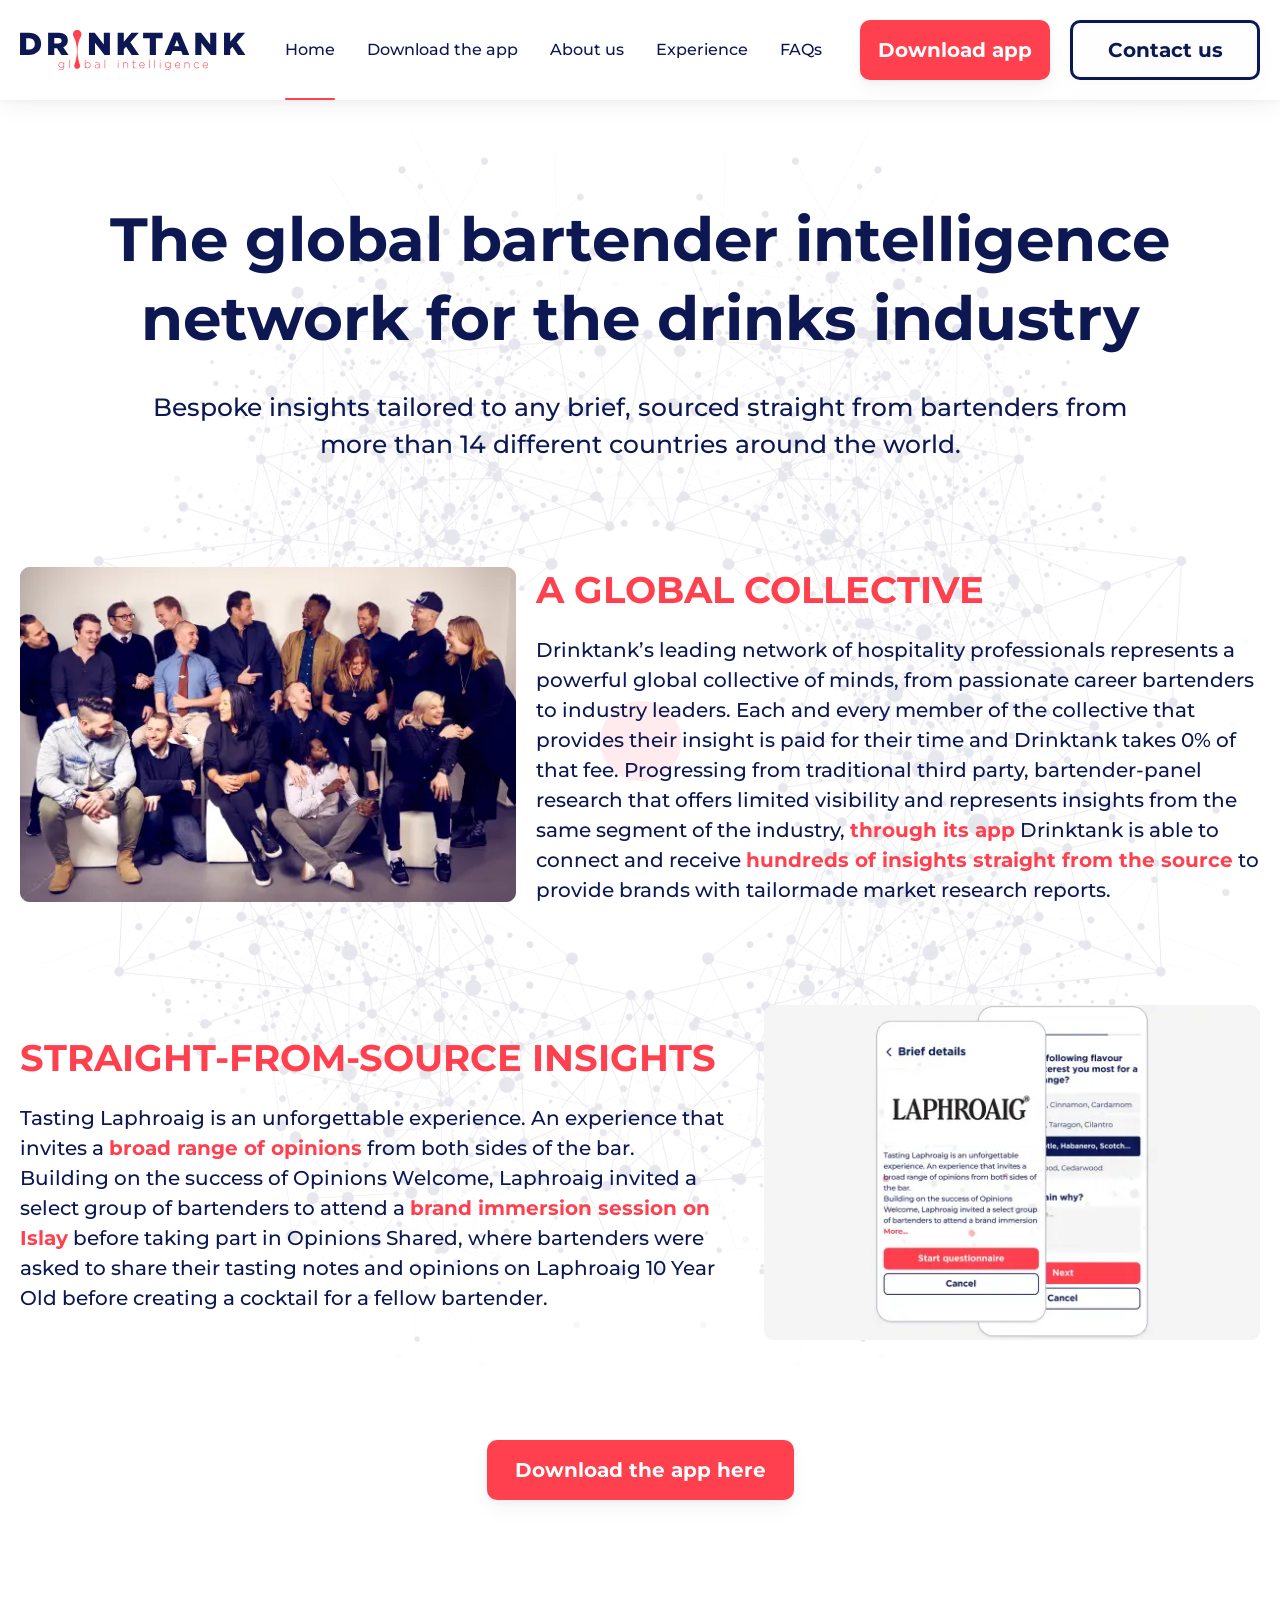
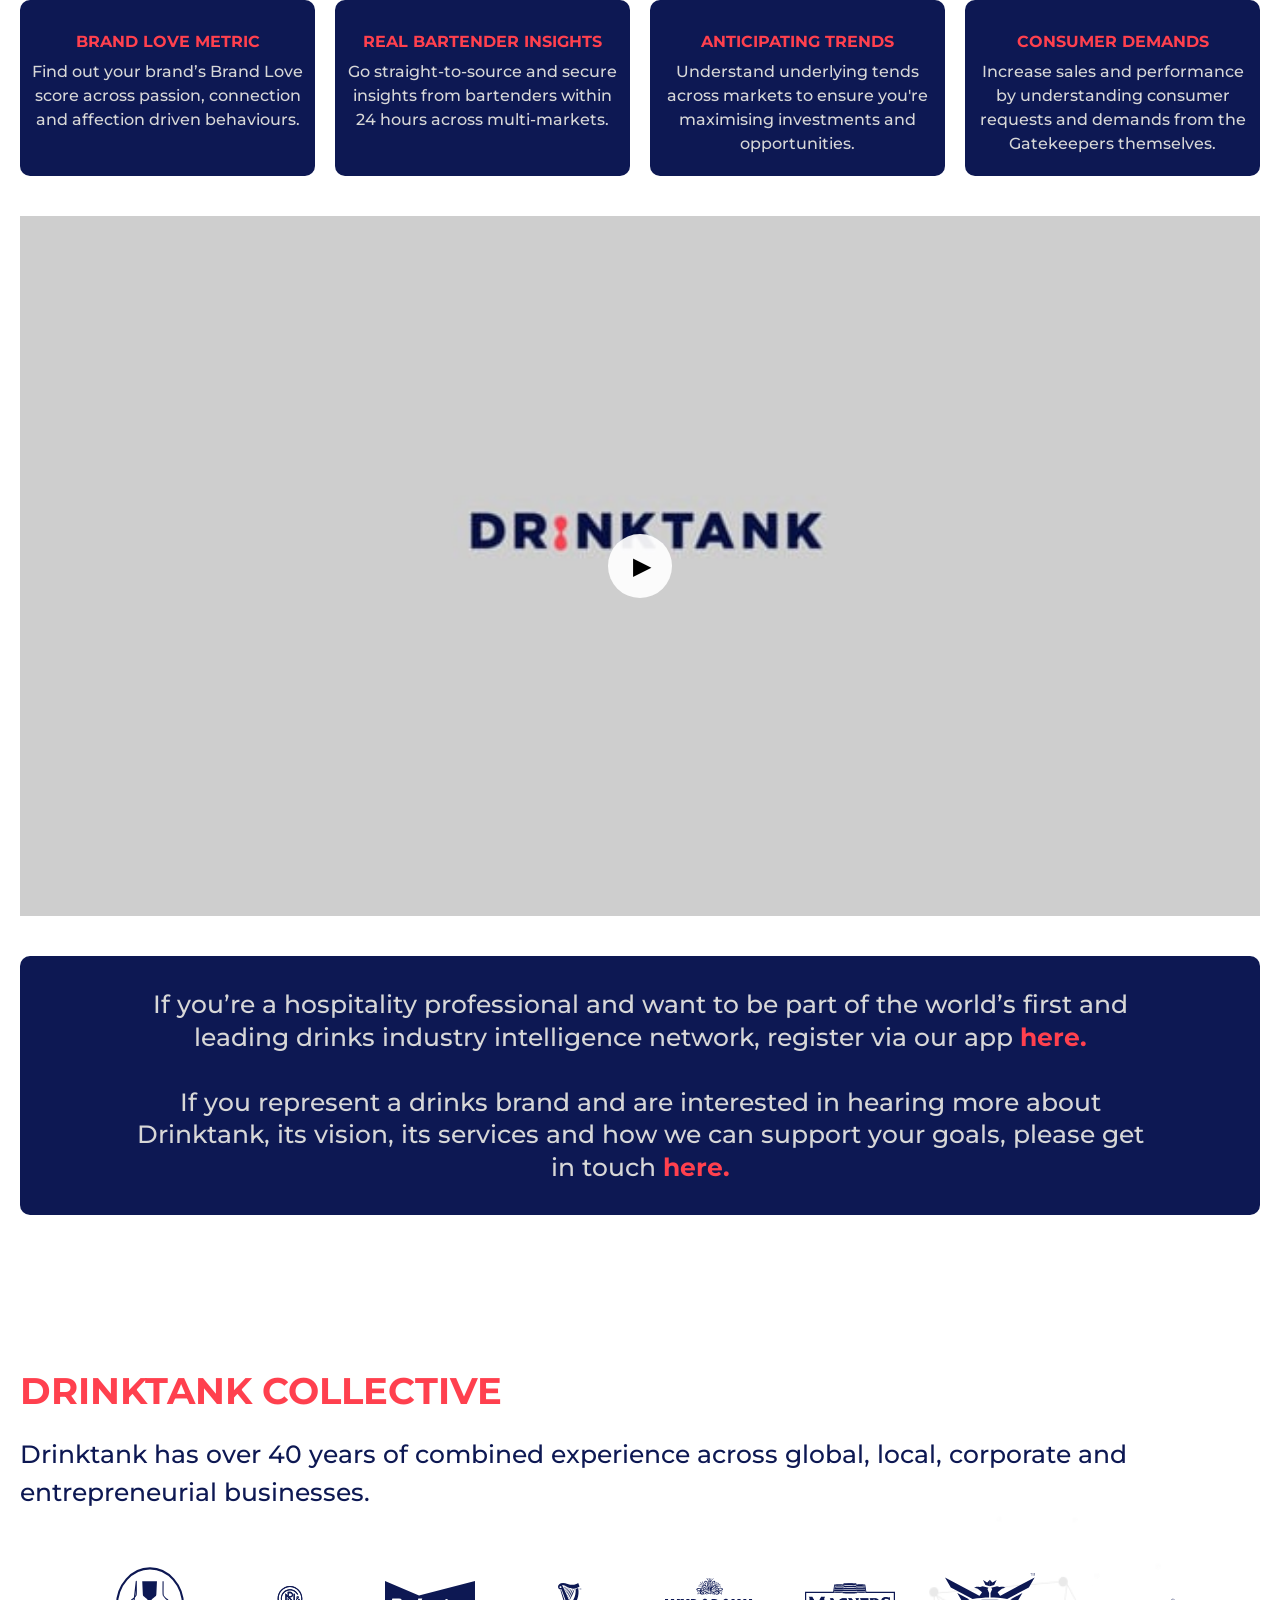
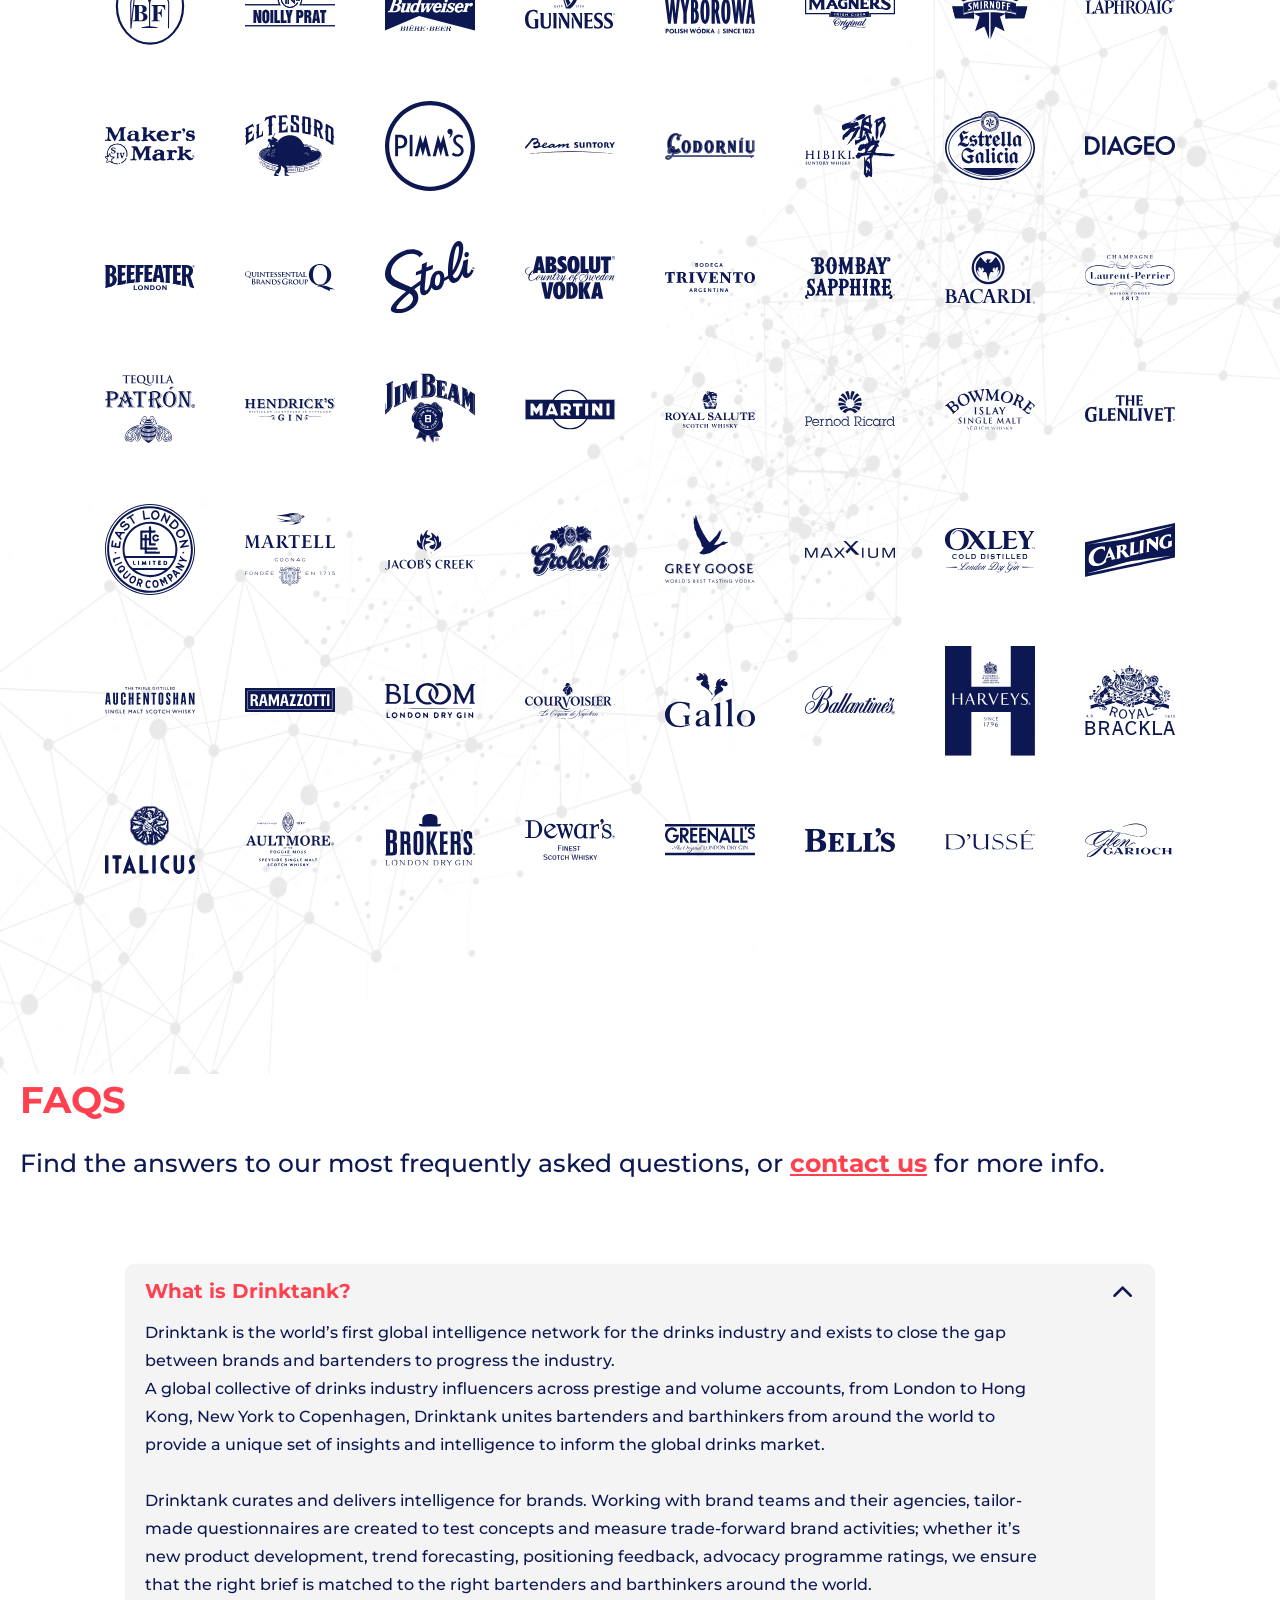
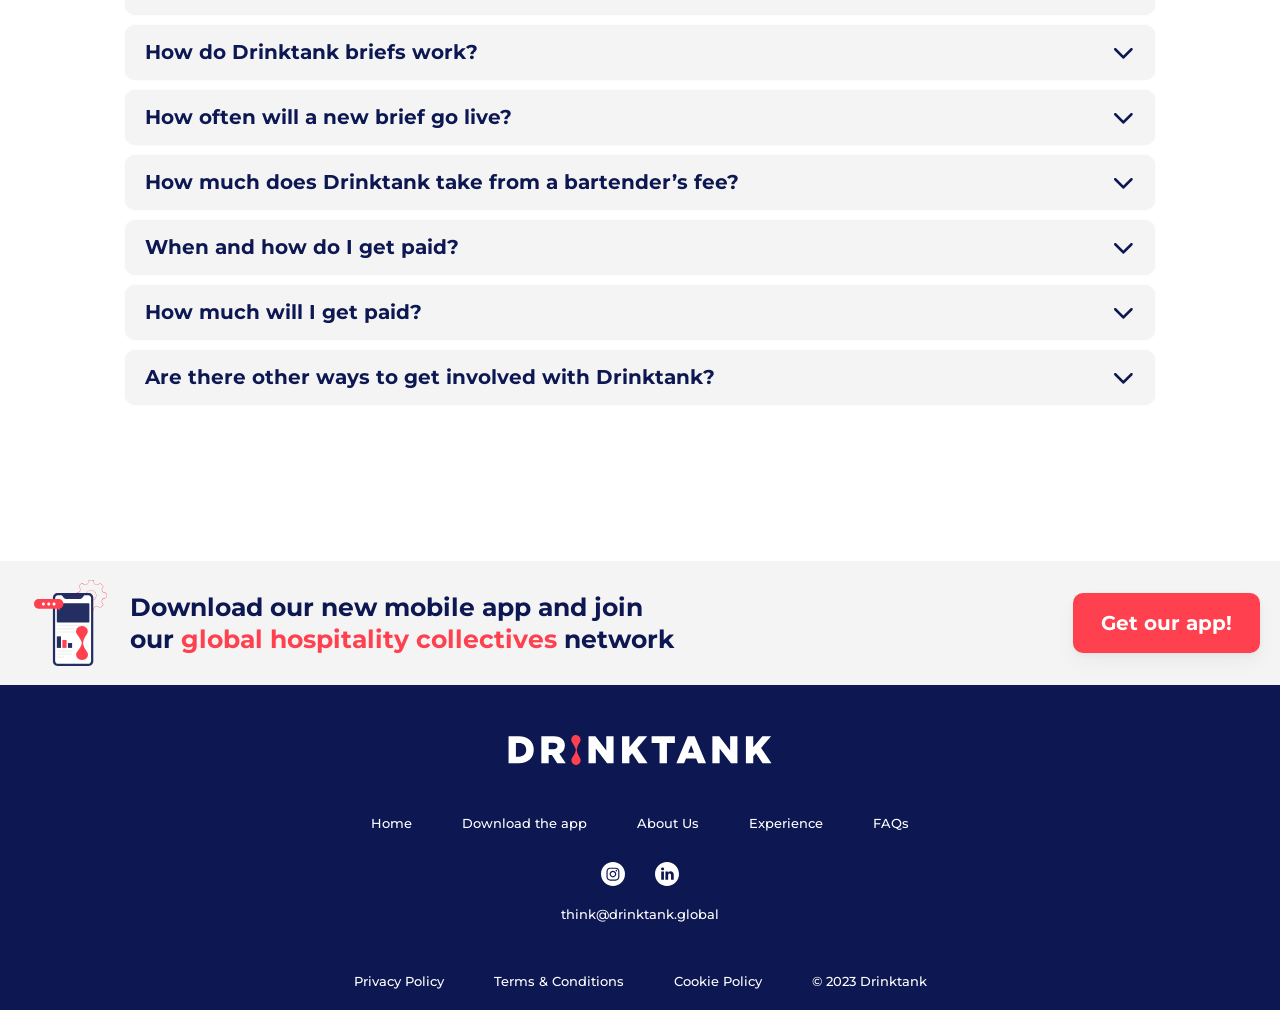
==== commit 223fc8cc: "refactor performance" ====
--- a/index.html
+++ b/index.html
@@ -87,7 +87,7 @@
 
   <!-- Main Page -->
   <main id="href-main">
-    <img class="main__img" src="./img/illustration1.webp" alt="">
+    <img class="main__img" src="./img/illustration1.webp" alt="Drinktank illustration">
 
     <section class="section__hero">
       <div class="container">
@@ -182,7 +182,7 @@
 
           <div class="about__video vimeo-facade" data-vimeo-id="252667167" data-vimeo-params="h=0044894964&title=0&byline=0&portrait=0&playsinline=0&autopause=0&app_id=122963">
             <img
-              src="https://vumbnail.com/252667167.jpg"
+              src="./img/252667167.jpg"
               alt="Drinktank: 2 minute introduction — click to play"
               loading="lazy"
               width="640" height="360"
@@ -275,7 +275,7 @@
         </div>
       </div>
 
-      <img class="experience__img" src="./img/illustration2.webp" alt="">
+      <img class="experience__img" src="./img/illustration2.webp" alt="Drinktank illustration">
     </section>
 
     <section class="section__faq">
